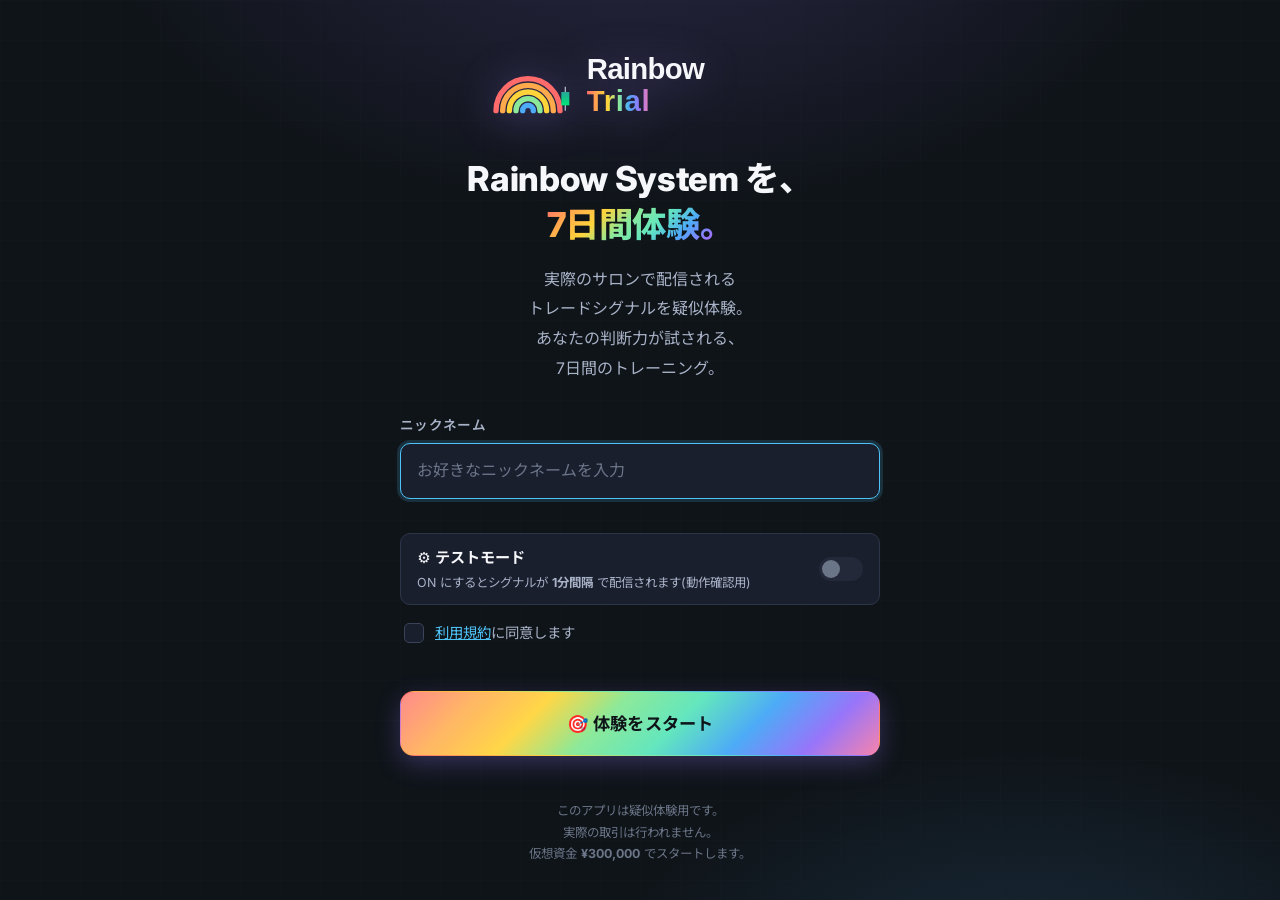
==== welcome.html @ feafcb8f "Initial commit: Rainbow Trial Phase 1 FXシステム疑似体験ウェブアプリ(Rainbow Project シリーズ) - Phase 1 コア機能: ウェルカム/ホ" ====
<!DOCTYPE html>
<html lang="ja">
<head>
  <meta charset="UTF-8">
  <meta name="viewport" content="width=device-width, initial-scale=1.0, maximum-scale=5.0, viewport-fit=cover">
  <meta name="theme-color" content="#0F1419">
  <meta name="description" content="Rainbow System を、7日間体験。実際のサロンで配信されるトレードシグナルを疑似体験できるトレーニングアプリ。">
  <meta name="format-detection" content="telephone=no">
  <meta name="apple-mobile-web-app-capable" content="yes">
  <meta name="apple-mobile-web-app-status-bar-style" content="black-translucent">

  <!-- OGP -->
  <meta property="og:title" content="Rainbow Trial — Rainbow System を、7日間体験。">
  <meta property="og:description" content="Rainbow System を疑似体験できる、7日間のトレーニングアプリ。">
  <meta property="og:type" content="website">
  <meta property="og:image" content="assets/og-image.svg">
  <meta property="og:image:type" content="image/svg+xml">
  <meta property="og:image:width" content="1200">
  <meta property="og:image:height" content="630">
  <meta name="twitter:card" content="summary_large_image">

  <title>Rainbow Trial — 体験をはじめる</title>

  <link rel="icon" type="image/svg+xml" href="assets/favicon.svg">
  <link rel="apple-touch-icon" href="assets/favicon.svg">

  <link rel="preconnect" href="https://fonts.googleapis.com">
  <link rel="preconnect" href="https://fonts.gstatic.com" crossorigin>

  <link rel="stylesheet" href="css/style.css">
  <link rel="stylesheet" href="css/components.css">

  <style>
    /* welcome 固有の微調整 */
    .welcome__mode {
      width: 100%;
      background: var(--bg-secondary);
      border: 1px solid var(--border-color);
      border-radius: var(--radius-md);
      padding: var(--sp-3) var(--sp-4);
      display: flex;
      align-items: center;
      gap: var(--sp-3);
      text-align: left;
      cursor: pointer;
      user-select: none;
      transition: border-color var(--dur-1) var(--ease), background var(--dur-1) var(--ease);
    }
    .welcome__mode:hover { border-color: var(--border-light); }
    .welcome__mode.is-active {
      border-color: var(--color-info);
      background: linear-gradient(135deg, rgba(79,195,247,0.08), transparent);
    }
    .welcome__mode-text { flex: 1; }
    .welcome__mode-title {
      font-weight: 700;
      color: var(--text-primary);
      display: flex;
      align-items: center;
      gap: 6px;
      font-size: 0.95rem;
    }
    .welcome__mode-desc {
      font-size: 0.78rem;
      color: var(--text-secondary);
      line-height: 1.55;
      margin-top: 2px;
    }
    .toggle {
      position: relative;
      width: 44px; height: 24px;
      flex: 0 0 44px;
      background: var(--bg-tertiary);
      border-radius: 999px;
      transition: background var(--dur-1) var(--ease);
    }
    .toggle::after {
      content: '';
      position: absolute;
      top: 3px; left: 3px;
      width: 18px; height: 18px;
      border-radius: 50%;
      background: var(--text-muted);
      transition: transform var(--dur-2) var(--ease), background var(--dur-1) var(--ease);
    }
    .welcome__mode.is-active .toggle { background: rgba(79,195,247,0.35); }
    .welcome__mode.is-active .toggle::after { transform: translateX(20px); background: var(--color-info); }

    /* Loading */
    .welcome__loading {
      display: none;
      margin-top: var(--sp-5);
      color: var(--text-secondary);
      font-size: 0.9rem;
    }
    .welcome__loading.is-visible { display: block; animation: fadein 0.4s ease; }
  </style>
</head>
<body>

  <main class="welcome" role="main">
    <div class="welcome__inner">

      <img src="assets/logo.svg" alt="Rainbow Trial" class="welcome__logo">

      <h1 class="welcome__title">
        Rainbow System を、<br>
        <em>7日間体験。</em>
      </h1>

      <p class="welcome__desc">
        実際のサロンで配信される<br>
        トレードシグナルを疑似体験。<br>
        あなたの判断力が試される、<br>
        7日間のトレーニング。
      </p>

      <form class="welcome__form" id="welcome-form" autocomplete="off" novalidate>

        <!-- ニックネーム入力 -->
        <div class="field" id="field-nickname">
          <label class="field__label" for="nickname">ニックネーム</label>
          <input
            id="nickname"
            name="nickname"
            type="text"
            class="field__input"
            placeholder="お好きなニックネームを入力"
            maxlength="20"
            autocapitalize="off"
            autocorrect="off"
            spellcheck="false"
            required>
          <div class="field__error" id="err-nickname"></div>
        </div>

        <!-- テストモードスイッチ -->
        <div
          class="welcome__mode"
          id="test-mode-toggle"
          role="switch"
          tabindex="0"
          aria-checked="false"
          aria-label="テストモード">
          <div class="welcome__mode-text">
            <div class="welcome__mode-title">⚙️ テストモード</div>
            <div class="welcome__mode-desc">
              ON にするとシグナルが <strong>1分間隔</strong> で配信されます(動作確認用)
            </div>
          </div>
          <span class="toggle" aria-hidden="true"></span>
        </div>

        <!-- 規約同意 -->
        <label class="check" id="field-agree">
          <input type="checkbox" id="agree" name="agree">
          <span>
            <a href="#" id="open-terms">利用規約</a>に同意します
          </span>
        </label>
        <div class="field__error" id="err-agree"></div>

        <!-- スタート -->
        <button type="submit" class="btn btn--primary btn--lg btn--block" id="start-btn">
          🎯 体験をスタート
        </button>

      </form>

      <div class="welcome__loading" id="loading">準備中…</div>

      <p class="welcome__note">
        このアプリは疑似体験用です。<br>
        実際の取引は行われません。<br>
        仮想資金 <strong>¥300,000</strong> でスタートします。
      </p>

    </div>
  </main>

  <!-- 利用規約モーダル(簡易) -->
  <div class="overlay" id="terms-overlay" role="dialog" aria-modal="true" aria-labelledby="terms-title">
    <div class="overlay__card" style="max-width: 520px;">
      <h2 id="terms-title" style="font-size: 1.2rem; margin-bottom: var(--sp-3);">利用規約(かんたん版)</h2>
      <div style="color: var(--text-secondary); line-height: 1.75; font-size: 0.92rem;">
        <p style="margin-bottom: var(--sp-3);">本アプリ「Rainbow Trial」は、FX システムの <strong>疑似体験</strong> を目的としたデモアプリです。</p>
        <ul style="padding-left: 1.2em; margin-bottom: var(--sp-3);">
          <li>実際の金融取引は一切行われません。</li>
          <li>表示される価格やチャートは、学習用に生成された架空のデータです。</li>
          <li>本アプリの体験結果は、実際の投資成績を保証するものではありません。</li>
          <li>あなたの入力したニックネームと進捗は、お使いのブラウザ内にのみ保存されます(外部送信なし)。</li>
          <li>ブラウザデータをクリアすると、進捗はリセットされます。</li>
        </ul>
        <p>投資判断はご自身の責任で行ってください。</p>
      </div>
      <div style="display:flex; justify-content:flex-end; margin-top: var(--sp-5);">
        <button class="btn btn--primary" id="close-terms">閉じる</button>
      </div>
    </div>
  </div>

  <!-- 依存: localStorage のみ触るので、storage.js だけで足りる -->
  <script src="js/storage.js"></script>

  <script>
    (function () {
      'use strict';

      // 起動済みなら index.html へリダイレクト
      if (window.TrialStore && window.TrialStore.isInitialized()) {
        window.location.replace('index.html');
        return;
      }

      const form       = document.getElementById('welcome-form');
      const nicknameEl = document.getElementById('nickname');
      const agreeEl    = document.getElementById('agree');
      const modeEl     = document.getElementById('test-mode-toggle');
      const errName    = document.getElementById('err-nickname');
      const errAgree   = document.getElementById('err-agree');
      const loading    = document.getElementById('loading');
      const startBtn   = document.getElementById('start-btn');

      // --- テストモードトグル -----------------------------------------------
      let testMode = false;
      function setTestMode(v) {
        testMode = !!v;
        modeEl.classList.toggle('is-active', testMode);
        modeEl.setAttribute('aria-checked', testMode ? 'true' : 'false');
      }
      modeEl.addEventListener('click', function () { setTestMode(!testMode); });
      modeEl.addEventListener('keydown', function (e) {
        if (e.key === ' ' || e.key === 'Enter') {
          e.preventDefault();
          setTestMode(!testMode);
        }
      });

      // --- 規約モーダル -----------------------------------------------------
      const termsOverlay = document.getElementById('terms-overlay');
      const openTerms    = document.getElementById('open-terms');
      const closeTerms   = document.getElementById('close-terms');
      openTerms.addEventListener('click', function (e) {
        e.preventDefault();
        termsOverlay.classList.add('is-open');
      });
      closeTerms.addEventListener('click', function () {
        termsOverlay.classList.remove('is-open');
      });
      termsOverlay.addEventListener('click', function (e) {
        if (e.target === termsOverlay) termsOverlay.classList.remove('is-open');
      });

      // --- バリデーション ---------------------------------------------------
      function validate() {
        let ok = true;
        const nick = (nicknameEl.value || '').trim();
        if (!nick) {
          errName.textContent = 'ニックネームを入力してください';
          document.getElementById('field-nickname').classList.add('field--error');
          ok = false;
        } else if (nick.length > 20) {
          errName.textContent = '20 文字以内で入力してください';
          document.getElementById('field-nickname').classList.add('field--error');
          ok = false;
        } else {
          errName.textContent = '';
          document.getElementById('field-nickname').classList.remove('field--error');
        }
        if (!agreeEl.checked) {
          errAgree.textContent = '利用規約への同意が必要です';
          ok = false;
        } else {
          errAgree.textContent = '';
        }
        return ok;
      }
      nicknameEl.addEventListener('input', function () {
        if (errName.textContent) validate();
      });
      agreeEl.addEventListener('change', function () {
        if (errAgree.textContent) validate();
      });

      // --- 送信 -------------------------------------------------------------
      form.addEventListener('submit', function (e) {
        e.preventDefault();
        if (!validate()) return;
        if (!window.TrialStore) {
          alert('初期化に失敗しました。ページを再読み込みしてください。');
          return;
        }
        const nickname = nicknameEl.value.trim();
        try {
          window.TrialStore.initUser(nickname, true, testMode);
          startBtn.disabled = true;
          loading.classList.add('is-visible');
          loading.textContent = 'ようこそ、' + nickname + ' さん 🌈';
          setTimeout(function () {
            window.location.replace('index.html');
          }, 650);
        } catch (err) {
          console.error(err);
          alert('初期化エラー: ' + (err.message || err));
          startBtn.disabled = false;
        }
      });

      // 起動時にニックネーム入力にフォーカス(モバイルは除く=スクロール防止)
      if (!/Mobi|Android/i.test(navigator.userAgent)) {
        setTimeout(function () { nicknameEl.focus(); }, 200);
      }
    })();
  </script>

</body>
</html>
---- css/style.css ----
/* ==========================================================================
   Rainbow Trial — style.css
   共通スタイル: リセット、デザイントークン、タイポグラフィ、レイアウト
   ========================================================================== */

/* --- Google Fonts ---------------------------------------------------------- */
@import url('https://fonts.googleapis.com/css2?family=Inter:wght@400;500;600;700;800&family=JetBrains+Mono:wght@400;500;700&family=Noto+Sans+JP:wght@400;500;700;800&display=swap');

/* ==========================================================================
   1. デザイントークン (CSS 変数)
   ========================================================================== */
:root {
  /* ベース(落ち着いたダーク) */
  --bg-primary:    #0F1419;
  --bg-secondary:  #1A1F2E;
  --bg-tertiary:   #232938;
  --bg-elevated:   #2A3142;

  /* テキスト */
  --text-primary:   #F5F7FA;
  --text-secondary: #A8B2C7;
  --text-muted:     #6B7588;

  /* ボーダー */
  --border-color: #2D3548;
  --border-light: #3A4358;

  /* チャート色 */
  --chart-bg:     #131722;
  --chart-grid:   #2A3145;
  --candle-up:    #26A69A;
  --candle-down:  #EF5350;
  --ma-20:        #2196F3;
  --ma-80:        #FF6B6B;
  --entry-line:   #FFD700;
  --tp-line:      #4CAF50;
  --sl-line:      #F44336;

  /* アクション色 */
  --color-long:    #00C896;
  --color-short:   #FF6B9D;
  --color-success: #00E676;
  --color-danger:  #FF5252;
  --color-warning: #FFB74D;
  --color-info:    #4FC3F7;

  /* レアリティ */
  --rarity-normal:    #78909C;
  --rarity-good:      #4FC3F7;
  --rarity-rare:      #BA68C8;
  --rarity-epic:      #FFB74D;
  --rarity-legendary: linear-gradient(135deg, #FF6B6B, #FFA94D, #FFD43B, #8CE99A, #4DABF7, #9775FA, #F783AC);

  /* 虹グラデーション */
  --rainbow-gradient: linear-gradient(
    135deg,
    #FF6B6B, #FFA94D, #FFD43B, #8CE99A,
    #63E6BE, #4DABF7, #9775FA, #F783AC
  );
  --rainbow-gradient-soft: linear-gradient(
    135deg,
    rgba(255,107,107,0.15), rgba(255,212,59,0.12),
    rgba(77,171,247,0.15), rgba(151,117,250,0.15)
  );

  /* 影 */
  --shadow-sm: 0 1px 2px rgba(0,0,0,0.35);
  --shadow-md: 0 4px 14px rgba(0,0,0,0.4);
  --shadow-lg: 0 10px 32px rgba(0,0,0,0.55);
  --shadow-glow: 0 0 24px rgba(151, 117, 250, 0.25);

  /* 半径 */
  --radius-sm: 6px;
  --radius-md: 10px;
  --radius-lg: 14px;
  --radius-xl: 20px;
  --radius-pill: 999px;

  /* 余白スケール(8px基準) */
  --sp-1:  4px;
  --sp-2:  8px;
  --sp-3:  12px;
  --sp-4:  16px;
  --sp-5:  20px;
  --sp-6:  24px;
  --sp-7:  32px;
  --sp-8:  40px;
  --sp-9:  56px;
  --sp-10: 72px;

  /* フォント */
  --font-sans: 'Inter', 'Noto Sans JP', 'Hiragino Sans', 'Hiragino Kaku Gothic ProN', 'Meiryo', system-ui, sans-serif;
  --font-mono: 'JetBrains Mono', 'SFMono-Regular', Menlo, Consolas, monospace;

  /* レイアウト寸法 */
  --header-h: 56px;
  --tabbar-h: 60px;
  --max-w: 680px;

  /* アニメーション */
  --ease: cubic-bezier(0.22, 0.61, 0.36, 1);
  --dur-1: 120ms;
  --dur-2: 220ms;
  --dur-3: 380ms;

  /* z-index */
  --z-header: 50;
  --z-tabbar: 50;
  --z-notice: 80;
  --z-modal: 100;
  --z-toast: 120;
}

/* ==========================================================================
   2. リセット / ベース
   ========================================================================== */
*, *::before, *::after { box-sizing: border-box; }

html, body { height: 100%; }
html { -webkit-text-size-adjust: 100%; }

body {
  margin: 0;
  background: var(--bg-primary);
  color: var(--text-primary);
  font-family: var(--font-sans);
  font-size: 16px;
  line-height: 1.6;
  -webkit-font-smoothing: antialiased;
  text-rendering: optimizeLegibility;
  overscroll-behavior-y: none;
}

img, svg, canvas { display: block; max-width: 100%; }

h1, h2, h3, h4, h5, h6 {
  margin: 0;
  font-weight: 700;
  line-height: 1.3;
  color: var(--text-primary);
}

h1 { font-size: 2.5rem; font-weight: 800; letter-spacing: -0.02em; }
h2 { font-size: 1.5rem; font-weight: 700; letter-spacing: -0.01em; }
h3 { font-size: 1.25rem; font-weight: 700; }
h4 { font-size: 1.1rem; font-weight: 600; }

p { margin: 0; line-height: 1.7; color: var(--text-secondary); }

a {
  color: var(--color-info);
  text-decoration: none;
  transition: color var(--dur-1) var(--ease);
}
a:hover { color: #7fd7ff; }
a:focus-visible { outline: 2px solid var(--color-info); outline-offset: 2px; border-radius: 2px; }

button { font-family: inherit; cursor: pointer; }

input, textarea, select, button { font: inherit; color: inherit; }

::selection { background: rgba(151, 117, 250, 0.35); color: var(--text-primary); }

/* スクロールバー(デスクトップ) */
::-webkit-scrollbar { width: 10px; height: 10px; }
::-webkit-scrollbar-track { background: var(--bg-primary); }
::-webkit-scrollbar-thumb {
  background: var(--border-color);
  border-radius: 10px;
  border: 2px solid var(--bg-primary);
}
::-webkit-scrollbar-thumb:hover { background: var(--border-light); }

/* ==========================================================================
   3. 汎用ユーティリティ
   ========================================================================== */
.sr-only {
  position: absolute !important;
  width: 1px; height: 1px;
  padding: 0; margin: -1px;
  overflow: hidden; clip: rect(0,0,0,0);
  white-space: nowrap; border: 0;
}

.text-primary   { color: var(--text-primary); }
.text-secondary { color: var(--text-secondary); }
.text-muted     { color: var(--text-muted); }
.text-success   { color: var(--color-success); }
.text-danger    { color: var(--color-danger); }
.text-warning   { color: var(--color-warning); }
.text-info      { color: var(--color-info); }
.text-long      { color: var(--color-long); }
.text-short     { color: var(--color-short); }
.text-gold      { color: var(--entry-line); }

.mono { font-family: var(--font-mono); font-variant-numeric: tabular-nums; }

.rainbow-text {
  background: var(--rainbow-gradient);
  -webkit-background-clip: text;
          background-clip: text;
  -webkit-text-fill-color: transparent;
          color: transparent;
}

.flex { display: flex; }
.flex-col { display: flex; flex-direction: column; }
.items-center { align-items: center; }
.justify-between { justify-content: space-between; }
.justify-center { justify-content: center; }
.gap-1 { gap: var(--sp-1); }
.gap-2 { gap: var(--sp-2); }
.gap-3 { gap: var(--sp-3); }
.gap-4 { gap: var(--sp-4); }
.gap-5 { gap: var(--sp-5); }

.hidden { display: none !important; }

.divider {
  height: 1px;
  background: var(--border-color);
  margin: var(--sp-4) 0;
}

/* ==========================================================================
   4. レイアウト
   ========================================================================== */
.app {
  min-height: 100dvh;
  display: flex;
  flex-direction: column;
  padding-top: var(--header-h);
  padding-bottom: calc(var(--tabbar-h) + env(safe-area-inset-bottom, 0px));
}

/* 固定ヘッダー */
.app-header {
  position: fixed;
  top: 0; left: 0; right: 0;
  height: var(--header-h);
  background: rgba(15, 20, 25, 0.88);
  backdrop-filter: blur(14px);
  -webkit-backdrop-filter: blur(14px);
  border-bottom: 1px solid var(--border-color);
  z-index: var(--z-header);
  display: flex;
  align-items: center;
  padding: 0 var(--sp-4);
}
.app-header__inner {
  display: grid;
  grid-template-columns: 1fr auto 1fr;
  align-items: center;
  gap: var(--sp-3);
  width: 100%;
  max-width: var(--max-w);
  margin: 0 auto;
}
.app-header__logo {
  display: flex;
  align-items: center;
  gap: var(--sp-2);
}
.app-header__logo img { height: 28px; width: auto; }
.app-header__day {
  font-family: var(--font-mono);
  font-size: 0.875rem;
  font-weight: 700;
  color: var(--text-primary);
  letter-spacing: 0.5px;
  text-align: center;
  padding: 4px 10px;
  background: var(--bg-tertiary);
  border: 1px solid var(--border-color);
  border-radius: var(--radius-pill);
  white-space: nowrap;
}
.app-header__capital {
  justify-self: end;
  font-family: var(--font-mono);
  font-weight: 700;
  font-size: 0.95rem;
  color: var(--entry-line);
  display: flex;
  align-items: center;
  gap: var(--sp-1);
  cursor: pointer;
  padding: 4px 10px;
  border-radius: var(--radius-pill);
  transition: background var(--dur-1) var(--ease);
}
.app-header__capital:hover { background: var(--bg-tertiary); }

/* メインコンテンツ */
.app-main {
  flex: 1;
  width: 100%;
  max-width: var(--max-w);
  margin: 0 auto;
  padding: var(--sp-4) var(--sp-4) var(--sp-6);
}

/* タブバー(下部固定) */
.tabbar {
  position: fixed;
  bottom: 0; left: 0; right: 0;
  height: calc(var(--tabbar-h) + env(safe-area-inset-bottom, 0px));
  padding-bottom: env(safe-area-inset-bottom, 0px);
  background: rgba(15, 20, 25, 0.92);
  backdrop-filter: blur(14px);
  -webkit-backdrop-filter: blur(14px);
  border-top: 1px solid var(--border-color);
  z-index: var(--z-tabbar);
  display: flex;
}
.tabbar__inner {
  display: flex;
  width: 100%;
  max-width: var(--max-w);
  margin: 0 auto;
}
.tabbar__btn {
  flex: 1;
  display: flex;
  flex-direction: column;
  align-items: center;
  justify-content: center;
  gap: 2px;
  background: transparent;
  border: 0;
  color: var(--text-muted);
  font-size: 0.72rem;
  font-weight: 600;
  padding: var(--sp-2) 0;
  transition: color var(--dur-1) var(--ease);
  position: relative;
}
.tabbar__btn .tabbar__icon { font-size: 1.25rem; line-height: 1; }
.tabbar__btn:hover { color: var(--text-secondary); }
.tabbar__btn.is-active { color: var(--text-primary); }
.tabbar__btn.is-active::before {
  content: '';
  position: absolute;
  top: 0; left: 50%;
  transform: translateX(-50%);
  width: 34px; height: 2px;
  background: var(--rainbow-gradient);
  border-radius: 0 0 2px 2px;
}

/* セクションタイトル */
.section-title {
  font-size: 0.8rem;
  font-weight: 700;
  letter-spacing: 1.2px;
  color: var(--text-muted);
  text-transform: uppercase;
  margin: var(--sp-4) 0 var(--sp-2);
}

/* ページヘッダー(詳細画面等) */
.page-header {
  display: flex;
  align-items: center;
  gap: var(--sp-3);
  padding: var(--sp-3) 0 var(--sp-4);
}
.page-header__back {
  width: 40px; height: 40px;
  display: grid; place-items: center;
  background: var(--bg-secondary);
  border: 1px solid var(--border-color);
  border-radius: var(--radius-md);
  color: var(--text-primary);
  font-size: 1.2rem;
  transition: background var(--dur-1) var(--ease);
}
.page-header__back:hover { background: var(--bg-tertiary); }
.page-header__title { font-size: 1.15rem; font-weight: 700; }
.page-header__meta { margin-left: auto; }

/* ==========================================================================
   5. ウェルカム画面(welcome.html)
   ========================================================================== */
.welcome {
  min-height: 100dvh;
  display: flex;
  flex-direction: column;
  align-items: center;
  justify-content: center;
  padding: var(--sp-6);
  background:
    radial-gradient(900px 500px at 50% -10%, rgba(151,117,250,0.18), transparent 60%),
    radial-gradient(700px 400px at 80% 110%, rgba(77,171,247,0.15), transparent 60%),
    var(--bg-primary);
  position: relative;
  overflow: hidden;
}
.welcome::before {
  content: '';
  position: absolute;
  inset: 0;
  background-image:
    linear-gradient(var(--chart-grid) 1px, transparent 1px),
    linear-gradient(90deg, var(--chart-grid) 1px, transparent 1px);
  background-size: 40px 40px;
  opacity: 0.08;
  pointer-events: none;
}
.welcome__inner {
  position: relative;
  z-index: 1;
  width: 100%;
  max-width: 480px;
  display: flex;
  flex-direction: column;
  align-items: center;
  text-align: center;
}
.welcome__logo {
  width: 280px;
  margin-bottom: var(--sp-6);
  filter: drop-shadow(0 4px 20px rgba(151,117,250,0.35));
}
.welcome__title {
  font-size: 1.85rem;
  font-weight: 800;
  line-height: 1.35;
  letter-spacing: -0.01em;
  margin-bottom: var(--sp-4);
}
.welcome__title em {
  font-style: normal;
  background: var(--rainbow-gradient);
  -webkit-background-clip: text; background-clip: text;
  -webkit-text-fill-color: transparent; color: transparent;
}
.welcome__desc {
  color: var(--text-secondary);
  font-size: 1rem;
  line-height: 1.85;
  margin-bottom: var(--sp-7);
}
.welcome__form {
  width: 100%;
  display: flex;
  flex-direction: column;
  gap: var(--sp-4);
  margin-bottom: var(--sp-5);
}
.welcome__note {
  margin-top: var(--sp-6);
  font-size: 0.78rem;
  color: var(--text-muted);
  line-height: 1.7;
}

/* ==========================================================================
   6. 通知バー(シグナル受信)
   ========================================================================== */
.notice-bar {
  position: fixed;
  top: var(--header-h);
  left: 0; right: 0;
  z-index: var(--z-notice);
  padding: 0 var(--sp-3);
  transform: translateY(-100%);
  opacity: 0;
  transition: transform var(--dur-3) var(--ease), opacity var(--dur-3) var(--ease);
  pointer-events: none;
}
.notice-bar.is-visible {
  transform: translateY(0);
  opacity: 1;
  pointer-events: auto;
}
.notice-bar__card {
  max-width: var(--max-w);
  margin: var(--sp-2) auto 0;
  padding: var(--sp-3) var(--sp-4);
  border-radius: var(--radius-md);
  background: var(--bg-secondary);
  border: 1px solid var(--border-light);
  box-shadow: var(--shadow-lg);
  color: var(--text-primary);
  display: flex;
  align-items: center;
  gap: var(--sp-3);
  font-weight: 600;
  cursor: pointer;
  position: relative;
  overflow: hidden;
}
.notice-bar__card::before {
  content: '';
  position: absolute;
  left: 0; top: 0; bottom: 0;
  width: 4px;
  background: var(--rainbow-gradient);
}
.notice-bar[data-rarity="legendary"] .notice-bar__card {
  background:
    linear-gradient(135deg, rgba(255,107,107,0.18), rgba(151,117,250,0.18)),
    var(--bg-secondary);
  border-color: rgba(255, 212, 59, 0.5);
  box-shadow: 0 0 36px rgba(255, 212, 59, 0.3), var(--shadow-lg);
}

/* ==========================================================================
   7. モーダル / オーバーレイ
   ========================================================================== */
.overlay {
  position: fixed;
  inset: 0;
  background: rgba(5, 8, 14, 0.78);
  backdrop-filter: blur(6px);
  -webkit-backdrop-filter: blur(6px);
  z-index: var(--z-modal);
  display: none;
  align-items: center;
  justify-content: center;
  padding: var(--sp-4);
}
.overlay.is-open { display: flex; }
.overlay__card {
  background: var(--bg-elevated);
  border: 1px solid var(--border-light);
  border-radius: var(--radius-lg);
  padding: var(--sp-6);
  width: 100%;
  max-width: 420px;
  box-shadow: var(--shadow-lg);
  animation: popin var(--dur-3) var(--ease);
}

@keyframes popin {
  from { opacity: 0; transform: translateY(12px) scale(0.96); }
  to   { opacity: 1; transform: translateY(0) scale(1); }
}
@keyframes fadein {
  from { opacity: 0; }
  to   { opacity: 1; }
}
@keyframes slideup {
  from { opacity: 0; transform: translateY(16px); }
  to   { opacity: 1; transform: translateY(0); }
}
.fadein { animation: fadein var(--dur-3) var(--ease); }
.slideup { animation: slideup var(--dur-3) var(--ease); }

/* ==========================================================================
   8. タブパネル(ホーム画面内のタブ)
   ========================================================================== */
.panel { display: none; }
.panel.is-active { display: block; animation: fadein var(--dur-2) var(--ease); }

/* ==========================================================================
   9. フォーム
   ========================================================================== */
.field {
  display: flex;
  flex-direction: column;
  gap: 6px;
  text-align: left;
}
.field__label {
  font-size: 0.85rem;
  font-weight: 600;
  color: var(--text-secondary);
  letter-spacing: 0.3px;
}
.field__input {
  width: 100%;
  padding: 14px 16px;
  background: var(--bg-secondary);
  border: 1.5px solid var(--border-color);
  border-radius: var(--radius-md);
  color: var(--text-primary);
  font-size: 1rem;
  transition: border-color var(--dur-1) var(--ease), background var(--dur-1) var(--ease), box-shadow var(--dur-1) var(--ease);
}
.field__input::placeholder { color: var(--text-muted); }
.field__input:hover { background: var(--bg-tertiary); }
.field__input:focus {
  outline: none;
  border-color: var(--color-info);
  box-shadow: 0 0 0 3px rgba(79,195,247,0.16);
}
.field--error .field__input { border-color: var(--color-danger); }
.field__error {
  font-size: 0.8rem;
  color: var(--color-danger);
  min-height: 1em;
}

.check {
  display: flex;
  align-items: flex-start;
  gap: var(--sp-2);
  font-size: 0.9rem;
  color: var(--text-secondary);
  cursor: pointer;
  text-align: left;
  user-select: none;
}
.check input[type="checkbox"] {
  appearance: none;
  -webkit-appearance: none;
  width: 20px; height: 20px;
  flex: 0 0 20px;
  border: 1.5px solid var(--border-light);
  background: var(--bg-secondary);
  border-radius: 5px;
  cursor: pointer;
  position: relative;
  margin-top: 2px;
  transition: background var(--dur-1) var(--ease), border-color var(--dur-1) var(--ease);
}
.check input[type="checkbox"]:checked {
  background: var(--color-info);
  border-color: var(--color-info);
}
.check input[type="checkbox"]:checked::after {
  content: '';
  position: absolute;
  left: 5px; top: 1px;
  width: 6px; height: 11px;
  border: solid #0F1419;
  border-width: 0 2px 2px 0;
  transform: rotate(45deg);
}
.check a { color: var(--color-info); text-decoration: underline; }

/* ==========================================================================
   10. 進捗バー(ホーム上部)
   ========================================================================== */
.progress {
  display: flex;
  flex-direction: column;
  gap: var(--sp-2);
  margin-bottom: var(--sp-5);
}
.progress__meta {
  display: flex;
  justify-content: space-between;
  align-items: baseline;
  font-size: 0.85rem;
  color: var(--text-secondary);
}
.progress__meta strong {
  color: var(--text-primary);
  font-size: 0.95rem;
  font-weight: 700;
}
.progress__track {
  height: 8px;
  background: var(--bg-tertiary);
  border-radius: var(--radius-pill);
  overflow: hidden;
  position: relative;
}
.progress__fill {
  height: 100%;
  background: var(--rainbow-gradient);
  border-radius: inherit;
  transition: width var(--dur-3) var(--ease);
  box-shadow: 0 0 12px rgba(151,117,250,0.35);
}

/* ==========================================================================
   11. レスポンシブ
   ========================================================================== */
@media (min-width: 540px) {
  h1 { font-size: 2.75rem; }
  .app-main { padding: var(--sp-5) var(--sp-5) var(--sp-7); }
  .welcome__title { font-size: 2.15rem; }
  .welcome__logo { width: 320px; }
}

@media (min-width: 820px) {
  :root { --max-w: 760px; }
}

/* モーション削減 */
@media (prefers-reduced-motion: reduce) {
  *, *::before, *::after {
    animation-duration: 0.01ms !important;
    animation-iteration-count: 1 !important;
    transition-duration: 0.01ms !important;
    scroll-behavior: auto !important;
  }
}
---- css/components.css ----
/* ==========================================================================
   Rainbow Trial — components.css
   ボタン、カード、バッジ、タブ等の再利用コンポーネント
   ========================================================================== */

/* ==========================================================================
   1. ボタン
   ========================================================================== */
.btn {
  display: inline-flex;
  align-items: center;
  justify-content: center;
  gap: var(--sp-2);
  padding: 14px 22px;
  border: 1.5px solid transparent;
  border-radius: var(--radius-md);
  background: var(--bg-tertiary);
  color: var(--text-primary);
  font-size: 0.98rem;
  font-weight: 700;
  letter-spacing: 0.2px;
  cursor: pointer;
  user-select: none;
  transition: transform var(--dur-1) var(--ease), background var(--dur-1) var(--ease), box-shadow var(--dur-1) var(--ease), border-color var(--dur-1) var(--ease), opacity var(--dur-1) var(--ease);
  white-space: nowrap;
  text-align: center;
}
.btn:hover { background: var(--bg-elevated); }
.btn:active { transform: translateY(1px); }
.btn:disabled, .btn.is-disabled {
  opacity: 0.5;
  cursor: not-allowed;
  pointer-events: none;
}
.btn:focus-visible {
  outline: none;
  box-shadow: 0 0 0 3px rgba(79,195,247,0.35);
}

.btn--block { width: 100%; }
.btn--lg { padding: 18px 28px; font-size: 1.08rem; border-radius: var(--radius-lg); }
.btn--sm { padding: 8px 14px; font-size: 0.85rem; border-radius: var(--radius-sm); }

/* Primary: 虹色グラデーション */
.btn--primary {
  background: var(--rainbow-gradient);
  color: #0F1419;
  border-color: transparent;
  box-shadow: 0 8px 24px rgba(151,117,250,0.28);
  position: relative;
  overflow: hidden;
}
.btn--primary::before {
  content: '';
  position: absolute;
  inset: 0;
  background: linear-gradient(135deg, rgba(255,255,255,0.22), rgba(255,255,255,0) 40%);
  pointer-events: none;
}
.btn--primary:hover {
  background: var(--rainbow-gradient);
  filter: brightness(1.08);
  box-shadow: 0 10px 32px rgba(151,117,250,0.4);
}

/* Secondary: アウトライン */
.btn--secondary {
  background: transparent;
  border-color: var(--border-light);
  color: var(--text-primary);
}
.btn--secondary:hover { background: var(--bg-tertiary); border-color: var(--text-muted); }

/* Ghost */
.btn--ghost {
  background: transparent;
  color: var(--text-secondary);
  padding: 10px 14px;
}
.btn--ghost:hover { background: var(--bg-tertiary); color: var(--text-primary); }

/* 成功/危険 */
.btn--success {
  background: var(--color-success);
  color: #0F1419;
}
.btn--success:hover { background: #33ea87; }
.btn--danger {
  background: var(--color-danger);
  color: #fff;
}
.btn--danger:hover { background: #ff7575; }

/* 方向ボタン(ロング/ショート) */
.btn--long  { background: var(--color-long); color: #0F1419; }
.btn--long:hover  { filter: brightness(1.08); }
.btn--short { background: var(--color-short); color: #0F1419; }
.btn--short:hover { filter: brightness(1.08); }

/* アイコンボタン */
.btn--icon {
  width: 40px; height: 40px;
  padding: 0;
  border-radius: var(--radius-md);
  background: var(--bg-secondary);
  border: 1px solid var(--border-color);
}

/* ==========================================================================
   2. カード
   ========================================================================== */
.card {
  background: var(--bg-secondary);
  border: 1px solid var(--border-color);
  border-radius: var(--radius-lg);
  padding: var(--sp-5);
  transition: transform var(--dur-2) var(--ease), border-color var(--dur-2) var(--ease), background var(--dur-2) var(--ease);
}
.card--elevated { background: var(--bg-elevated); box-shadow: var(--shadow-md); }
.card--hover { cursor: pointer; }
.card--hover:hover {
  transform: translateY(-2px);
  border-color: var(--border-light);
}
.card--compact { padding: var(--sp-4); }
.card--rainbow {
  border: 1px solid transparent;
  background:
    linear-gradient(var(--bg-secondary), var(--bg-secondary)) padding-box,
    var(--rainbow-gradient) border-box;
}

.card__header {
  display: flex;
  align-items: center;
  justify-content: space-between;
  margin-bottom: var(--sp-3);
  gap: var(--sp-3);
}
.card__title {
  font-size: 0.78rem;
  font-weight: 700;
  color: var(--text-muted);
  text-transform: uppercase;
  letter-spacing: 1.2px;
}
.card__body { display: flex; flex-direction: column; gap: var(--sp-2); }
.card__footer {
  margin-top: var(--sp-4);
  padding-top: var(--sp-4);
  border-top: 1px solid var(--border-color);
  display: flex;
  justify-content: space-between;
  align-items: center;
  gap: var(--sp-3);
}

/* 資金大カード */
.capital-card {
  background:
    radial-gradient(450px 200px at 120% -30%, rgba(255,215,0,0.18), transparent 70%),
    linear-gradient(135deg, var(--bg-secondary), var(--bg-tertiary));
  border: 1px solid var(--border-color);
  border-radius: var(--radius-lg);
  padding: var(--sp-5);
  position: relative;
  overflow: hidden;
  margin-bottom: var(--sp-4);
}
.capital-card__label {
  font-size: 0.78rem;
  font-weight: 600;
  color: var(--text-muted);
  letter-spacing: 1.2px;
  text-transform: uppercase;
}
.capital-card__amount {
  font-family: var(--font-mono);
  font-size: 2.15rem;
  font-weight: 700;
  letter-spacing: -0.02em;
  color: var(--text-primary);
  line-height: 1.1;
  margin: 6px 0 10px;
}
.capital-card__pnl {
  display: flex;
  align-items: baseline;
  gap: var(--sp-3);
  font-family: var(--font-mono);
  font-size: 1rem;
  font-weight: 600;
}
.capital-card__pnl--positive { color: var(--color-success); }
.capital-card__pnl--negative { color: var(--color-danger); }
.capital-card__pnl--zero     { color: var(--text-secondary); }
.capital-card__rate {
  font-size: 0.9rem;
  padding: 3px 8px;
  border-radius: var(--radius-pill);
  background: rgba(255,255,255,0.05);
}

/* 戦績ミニ(3列) */
.stats-mini {
  display: grid;
  grid-template-columns: repeat(3, 1fr);
  gap: var(--sp-2);
  margin-bottom: var(--sp-4);
}
.stats-mini__item {
  background: var(--bg-secondary);
  border: 1px solid var(--border-color);
  border-radius: var(--radius-md);
  padding: var(--sp-3) var(--sp-2);
  text-align: center;
}
.stats-mini__label {
  font-size: 0.68rem;
  color: var(--text-muted);
  letter-spacing: 0.8px;
  text-transform: uppercase;
  font-weight: 600;
  margin-bottom: 4px;
}
.stats-mini__value {
  font-family: var(--font-mono);
  font-weight: 700;
  font-size: 1.1rem;
  color: var(--text-primary);
  line-height: 1.1;
}
.stats-mini__value--accent { color: var(--color-info); }

/* 保有ポジションカード */
.position-card {
  background: linear-gradient(135deg, rgba(0,230,118,0.06), rgba(79,195,247,0.03));
  border: 1px solid rgba(0,230,118,0.3);
  border-radius: var(--radius-lg);
  padding: var(--sp-4);
  margin-bottom: var(--sp-4);
  cursor: pointer;
  transition: border-color var(--dur-2) var(--ease), transform var(--dur-2) var(--ease);
  position: relative;
  overflow: hidden;
}
.position-card:hover { border-color: var(--color-success); transform: translateY(-1px); }
.position-card__live {
  display: inline-flex;
  align-items: center;
  gap: 6px;
  font-size: 0.7rem;
  font-weight: 700;
  color: var(--color-danger);
  letter-spacing: 1.2px;
  text-transform: uppercase;
}
.position-card__live::before {
  content: '';
  width: 8px; height: 8px;
  border-radius: 50%;
  background: var(--color-danger);
  animation: pulse 1.4s ease-in-out infinite;
}
@keyframes pulse {
  0%, 100% { opacity: 1; transform: scale(1); }
  50% { opacity: 0.4; transform: scale(0.85); }
}
.position-card__row {
  display: flex;
  justify-content: space-between;
  align-items: center;
  margin-top: var(--sp-2);
}
.position-card__pair {
  font-family: var(--font-mono);
  font-weight: 700;
  font-size: 1.1rem;
}
.position-card__pnl {
  font-family: var(--font-mono);
  font-weight: 700;
  font-size: 1.2rem;
}

/* 次シグナル予測カード */
.next-signal {
  background: var(--bg-secondary);
  border: 1px dashed var(--border-light);
  border-radius: var(--radius-lg);
  padding: var(--sp-4);
  margin-bottom: var(--sp-4);
  display: flex;
  align-items: center;
  gap: var(--sp-3);
}
.next-signal__icon {
  width: 44px; height: 44px;
  border-radius: 50%;
  background: var(--bg-tertiary);
  display: grid; place-items: center;
  font-size: 1.4rem;
  flex: 0 0 44px;
}
.next-signal__text { display: flex; flex-direction: column; }
.next-signal__label { font-size: 0.78rem; color: var(--text-muted); letter-spacing: 0.8px; text-transform: uppercase; font-weight: 600; }
.next-signal__value { font-size: 1rem; color: var(--text-primary); font-weight: 600; margin-top: 2px; }
.next-signal.is-active {
  border-style: solid;
  border-color: rgba(151,117,250,0.55);
  background: linear-gradient(135deg, rgba(151,117,250,0.08), rgba(77,171,247,0.04));
  box-shadow: 0 0 24px rgba(151,117,250,0.18);
}
.next-signal.is-active .next-signal__value { color: var(--color-info); }

/* ==========================================================================
   3. バッジ
   ========================================================================== */
.badge {
  display: inline-flex;
  align-items: center;
  gap: 4px;
  padding: 3px 10px;
  border-radius: var(--radius-pill);
  font-size: 0.72rem;
  font-weight: 700;
  letter-spacing: 0.6px;
  text-transform: uppercase;
  background: var(--bg-tertiary);
  color: var(--text-primary);
  white-space: nowrap;
  border: 1px solid transparent;
}
.badge--long  { background: rgba(0,200,150,0.14); color: var(--color-long); border-color: rgba(0,200,150,0.3); }
.badge--short { background: rgba(255,107,157,0.14); color: var(--color-short); border-color: rgba(255,107,157,0.3); }
.badge--win   { background: rgba(0,230,118,0.14); color: var(--color-success); border-color: rgba(0,230,118,0.3); }
.badge--lose  { background: rgba(255,82,82,0.14); color: var(--color-danger); border-color: rgba(255,82,82,0.3); }
.badge--skip  { background: rgba(168,178,199,0.14); color: var(--text-secondary); border-color: rgba(168,178,199,0.28); }
.badge--new   {
  background: var(--rainbow-gradient);
  color: #0F1419;
}
.badge--status-active { background: rgba(255,212,59,0.14); color: var(--entry-line); border-color: rgba(255,212,59,0.3); }

/* レアリティバッジ */
.rarity {
  display: inline-flex;
  align-items: center;
  gap: 4px;
  padding: 3px 10px;
  border-radius: var(--radius-pill);
  font-size: 0.7rem;
  font-weight: 800;
  letter-spacing: 1.2px;
  text-transform: uppercase;
  background: var(--rarity-normal);
  color: #0F1419;
  border: 1px solid transparent;
}
.rarity--normal    { background: var(--rarity-normal); color: #0F1419; }
.rarity--good      { background: var(--rarity-good); color: #0F1419; }
.rarity--rare      { background: var(--rarity-rare); color: #0F1419; }
.rarity--epic      { background: var(--rarity-epic); color: #0F1419; }
.rarity--legendary {
  background: var(--rarity-legendary);
  color: #0F1419;
  animation: legendaryShimmer 2.4s ease-in-out infinite;
  box-shadow: 0 0 18px rgba(255,212,59,0.4);
}
@keyframes legendaryShimmer {
  0%, 100% { filter: brightness(1) saturate(1); }
  50%      { filter: brightness(1.15) saturate(1.18); }
}

/* ==========================================================================
   4. シグナル情報カード(詳細画面)
   ========================================================================== */
.signal-info {
  background: var(--bg-secondary);
  border: 1px solid var(--border-color);
  border-radius: var(--radius-lg);
  overflow: hidden;
  margin-bottom: var(--sp-4);
}
.signal-info__header {
  display: flex;
  align-items: center;
  gap: var(--sp-2);
  padding: var(--sp-3) var(--sp-4);
  background: var(--bg-tertiary);
  border-bottom: 1px solid var(--border-color);
  font-weight: 700;
  letter-spacing: 0.4px;
}
.signal-info__body {
  display: grid;
  grid-template-columns: 1fr 1fr;
  gap: 1px;
  background: var(--border-color);
}
.signal-info__cell {
  background: var(--bg-secondary);
  padding: var(--sp-3) var(--sp-4);
  display: flex;
  flex-direction: column;
  gap: 2px;
}
.signal-info__cell--full { grid-column: 1 / -1; }
.signal-info__label {
  font-size: 0.68rem;
  color: var(--text-muted);
  letter-spacing: 0.8px;
  text-transform: uppercase;
  font-weight: 600;
}
.signal-info__value {
  font-family: var(--font-mono);
  font-weight: 700;
  font-size: 1.02rem;
  color: var(--text-primary);
}
.signal-info__value--gold   { color: var(--entry-line); }
.signal-info__value--green  { color: var(--color-success); }
.signal-info__value--red    { color: var(--color-danger); }
.signal-info__value--long   { color: var(--color-long); }
.signal-info__value--short  { color: var(--color-short); }
.signal-info__footer {
  padding: var(--sp-3) var(--sp-4);
  background: var(--bg-tertiary);
  display: flex;
  justify-content: space-between;
  font-size: 0.8rem;
  color: var(--text-muted);
}

/* ==========================================================================
   5. 判定ガイド
   ========================================================================== */
.guide {
  background: linear-gradient(135deg, rgba(79,195,247,0.08), rgba(77,171,247,0.04));
  border: 1px solid rgba(79,195,247,0.35);
  border-radius: var(--radius-lg);
  padding: var(--sp-4);
  margin-bottom: var(--sp-4);
}
.guide__title {
  display: flex;
  align-items: center;
  gap: var(--sp-2);
  font-weight: 700;
  font-size: 0.95rem;
  margin-bottom: var(--sp-2);
  color: var(--color-info);
}
.guide__text {
  font-size: 0.92rem;
  line-height: 1.7;
  color: var(--text-secondary);
}
.guide__text strong { color: var(--text-primary); font-weight: 700; }
.guide__link {
  display: inline-block;
  margin-top: var(--sp-3);
  font-size: 0.85rem;
  color: var(--color-info);
  text-decoration: underline;
}

/* ==========================================================================
   6. 判定ボタン(下部固定)
   ========================================================================== */
.decision {
  position: sticky;
  bottom: calc(var(--tabbar-h) + env(safe-area-inset-bottom, 0px) + var(--sp-3));
  display: grid;
  grid-template-columns: 1fr 1fr;
  gap: var(--sp-2);
  padding: var(--sp-3);
  background: rgba(15,20,25,0.92);
  backdrop-filter: blur(10px);
  -webkit-backdrop-filter: blur(10px);
  border-radius: var(--radius-lg);
  border: 1px solid var(--border-color);
  box-shadow: var(--shadow-lg);
  z-index: 10;
}

/* ==========================================================================
   7. シグナル一覧カード
   ========================================================================== */
.signal-item {
  display: flex;
  align-items: center;
  gap: var(--sp-3);
  padding: var(--sp-3);
  background: var(--bg-secondary);
  border: 1px solid var(--border-color);
  border-radius: var(--radius-md);
  margin-bottom: var(--sp-2);
  cursor: pointer;
  transition: border-color var(--dur-1) var(--ease), transform var(--dur-1) var(--ease);
}
.signal-item:hover { border-color: var(--border-light); transform: translateX(2px); }
.signal-item__time {
  font-family: var(--font-mono);
  font-size: 0.82rem;
  color: var(--text-muted);
  flex: 0 0 auto;
  width: 62px;
  text-align: center;
}
.signal-item__main { flex: 1; display: flex; flex-direction: column; gap: 4px; min-width: 0; }
.signal-item__top { display: flex; align-items: center; gap: var(--sp-2); flex-wrap: wrap; }
.signal-item__pair { font-family: var(--font-mono); font-weight: 700; font-size: 0.95rem; }
.signal-item__status {
  font-size: 0.78rem;
  color: var(--text-muted);
}
.signal-item__chev { color: var(--text-muted); font-size: 1.2rem; }

/* ==========================================================================
   8. 履歴カード
   ========================================================================== */
.trade-item {
  background: var(--bg-secondary);
  border: 1px solid var(--border-color);
  border-radius: var(--radius-md);
  padding: var(--sp-3) var(--sp-4);
  margin-bottom: var(--sp-2);
  display: grid;
  grid-template-columns: auto 1fr auto;
  gap: var(--sp-3);
  align-items: center;
}
.trade-item__icon {
  width: 36px; height: 36px;
  border-radius: 50%;
  display: grid; place-items: center;
  font-size: 1.1rem;
  background: var(--bg-tertiary);
}
.trade-item__icon--win  { background: rgba(0,230,118,0.18); color: var(--color-success); }
.trade-item__icon--lose { background: rgba(255,82,82,0.18); color: var(--color-danger); }
.trade-item__icon--skip { background: rgba(168,178,199,0.14); color: var(--text-secondary); }
.trade-item__main { min-width: 0; display: flex; flex-direction: column; gap: 2px; }
.trade-item__top { display: flex; align-items: center; gap: var(--sp-2); flex-wrap: wrap; }
.trade-item__pair { font-family: var(--font-mono); font-weight: 700; font-size: 0.95rem; }
.trade-item__sub { font-size: 0.8rem; color: var(--text-muted); font-family: var(--font-mono); }
.trade-item__pnl {
  font-family: var(--font-mono);
  font-weight: 700;
  font-size: 1rem;
  text-align: right;
  white-space: nowrap;
}
.trade-item__pnl--positive { color: var(--color-success); }
.trade-item__pnl--negative { color: var(--color-danger); }
.trade-item__pnl--zero     { color: var(--text-muted); }

/* フィルタボタン */
.filter-row {
  display: flex;
  gap: var(--sp-2);
  overflow-x: auto;
  padding-bottom: var(--sp-2);
  margin-bottom: var(--sp-3);
  -webkit-overflow-scrolling: touch;
  scrollbar-width: none;
}
.filter-row::-webkit-scrollbar { display: none; }
.filter-chip {
  background: var(--bg-secondary);
  border: 1px solid var(--border-color);
  color: var(--text-secondary);
  padding: 6px 14px;
  border-radius: var(--radius-pill);
  font-size: 0.82rem;
  font-weight: 600;
  white-space: nowrap;
  cursor: pointer;
  transition: background var(--dur-1) var(--ease), border-color var(--dur-1) var(--ease), color var(--dur-1) var(--ease);
}
.filter-chip:hover { border-color: var(--border-light); color: var(--text-primary); }
.filter-chip.is-active {
  background: var(--bg-elevated);
  border-color: var(--color-info);
  color: var(--color-info);
}

/* 履歴統計サマリー */
.summary {
  display: grid;
  grid-template-columns: repeat(auto-fit, minmax(120px, 1fr));
  gap: var(--sp-2);
  margin-bottom: var(--sp-4);
}
.summary__item {
  background: var(--bg-secondary);
  border: 1px solid var(--border-color);
  border-radius: var(--radius-md);
  padding: var(--sp-3);
  text-align: center;
}
.summary__label {
  font-size: 0.68rem;
  color: var(--text-muted);
  letter-spacing: 0.8px;
  text-transform: uppercase;
  font-weight: 600;
  margin-bottom: 4px;
}
.summary__value {
  font-family: var(--font-mono);
  font-weight: 700;
  font-size: 1.15rem;
  color: var(--text-primary);
}

/* ==========================================================================
   9. 結果画面
   ========================================================================== */
.result {
  min-height: calc(100dvh - var(--header-h) - var(--tabbar-h));
  display: flex;
  flex-direction: column;
  align-items: center;
  justify-content: center;
  padding: var(--sp-7) var(--sp-4);
  text-align: center;
  position: relative;
  overflow: hidden;
}
.result--win {
  background:
    radial-gradient(600px 400px at 50% -10%, rgba(255,212,59,0.2), transparent 60%),
    radial-gradient(500px 300px at 10% 100%, rgba(0,230,118,0.15), transparent 60%),
    radial-gradient(500px 300px at 90% 100%, rgba(151,117,250,0.15), transparent 60%);
  border-radius: var(--radius-xl);
}
.result--lose {
  background: var(--bg-primary);
  border-radius: var(--radius-xl);
}
.result--skip {
  background: linear-gradient(135deg, rgba(168,178,199,0.04), rgba(77,171,247,0.04));
  border-radius: var(--radius-xl);
}
.result__icon {
  font-size: 4.5rem;
  line-height: 1;
  margin-bottom: var(--sp-4);
}
.result__title {
  font-size: 2.2rem;
  font-weight: 800;
  letter-spacing: -0.02em;
  margin-bottom: var(--sp-3);
}
.result--win .result__title  {
  background: var(--rainbow-gradient);
  -webkit-background-clip: text; background-clip: text;
  -webkit-text-fill-color: transparent; color: transparent;
}
.result--lose .result__title { color: var(--text-primary); }
.result__pips, .result__amount {
  font-family: var(--font-mono);
  font-weight: 700;
}
.result__pips  { font-size: 2rem; margin-bottom: var(--sp-2); }
.result__amount { font-size: 1.3rem; margin-bottom: var(--sp-5); color: var(--text-secondary); }
.result__amount strong { font-size: 1.5rem; }
.result--win .result__amount strong  { color: var(--color-success); }
.result--lose .result__amount strong { color: var(--color-danger); }
.result__balance {
  background: var(--bg-secondary);
  border: 1px solid var(--border-color);
  border-radius: var(--radius-md);
  padding: var(--sp-4);
  font-family: var(--font-mono);
  margin-bottom: var(--sp-6);
  width: 100%;
  max-width: 320px;
}
.result__balance-label { font-size: 0.78rem; color: var(--text-muted); letter-spacing: 1px; text-transform: uppercase; margin-bottom: 4px; }
.result__balance-value { font-size: 1.6rem; font-weight: 700; color: var(--text-primary); }
.result__message {
  color: var(--text-secondary);
  font-size: 0.95rem;
  line-height: 1.75;
  max-width: 420px;
  margin-bottom: var(--sp-6);
}
.result__actions {
  display: flex;
  gap: var(--sp-2);
  width: 100%;
  max-width: 420px;
}
.result__actions .btn { flex: 1; }

/* ==========================================================================
   10. 損益進捗バー(ポジション画面)
   ========================================================================== */
.live {
  display: flex;
  flex-direction: column;
  gap: var(--sp-4);
}
.live__status {
  display: flex;
  align-items: center;
  gap: var(--sp-2);
  font-size: 0.75rem;
  font-weight: 700;
  letter-spacing: 1.2px;
  text-transform: uppercase;
  color: var(--color-danger);
}
.live__status::before {
  content: '';
  width: 9px; height: 9px; border-radius: 50%;
  background: var(--color-danger);
  animation: pulse 1.4s ease-in-out infinite;
}

.live-head {
  display: flex;
  justify-content: space-between;
  align-items: flex-end;
  gap: var(--sp-3);
}
.live-head__pair { font-family: var(--font-mono); font-size: 1.15rem; font-weight: 700; }
.live-head__price {
  font-family: var(--font-mono);
  font-size: 2rem;
  font-weight: 700;
  letter-spacing: -0.02em;
}

.live-pnl {
  display: grid;
  grid-template-columns: 1fr 1fr;
  gap: var(--sp-2);
}
.live-pnl__item {
  background: var(--bg-secondary);
  border: 1px solid var(--border-color);
  border-radius: var(--radius-md);
  padding: var(--sp-3);
  text-align: center;
}
.live-pnl__label { font-size: 0.72rem; color: var(--text-muted); text-transform: uppercase; letter-spacing: 0.8px; font-weight: 600; }
.live-pnl__value { font-family: var(--font-mono); font-size: 1.3rem; font-weight: 700; margin-top: 2px; }

/* SL↔TPレンジバー */
.range-bar {
  display: flex;
  flex-direction: column;
  gap: 6px;
}
.range-bar__labels {
  display: flex;
  justify-content: space-between;
  font-size: 0.72rem;
  color: var(--text-muted);
  font-family: var(--font-mono);
}
.range-bar__track {
  position: relative;
  height: 10px;
  background: linear-gradient(90deg, rgba(244,67,54,0.28), rgba(168,178,199,0.15), rgba(76,175,80,0.28));
  border-radius: var(--radius-pill);
  overflow: visible;
}
.range-bar__center {
  position: absolute;
  left: 50%; top: -3px; bottom: -3px;
  width: 1px;
  background: var(--text-muted);
  opacity: 0.4;
}
.range-bar__marker {
  position: absolute;
  top: -6px;
  width: 22px; height: 22px;
  margin-left: -11px;
  border-radius: 50%;
  background: var(--entry-line);
  border: 2px solid #0F1419;
  box-shadow: 0 0 12px rgba(255,215,0,0.55);
  transition: left var(--dur-3) var(--ease);
}
.range-bar__ends {
  display: flex;
  justify-content: space-between;
  font-size: 0.7rem;
  font-family: var(--font-mono);
  color: var(--text-secondary);
}
.range-bar__ends .sl { color: var(--color-danger); }
.range-bar__ends .tp { color: var(--color-success); }

.live-actions {
  display: grid;
  grid-template-columns: 1fr 1fr;
  gap: var(--sp-2);
  margin-top: var(--sp-3);
}

/* ==========================================================================
   11. 空ステート
   ========================================================================== */
.empty {
  text-align: center;
  padding: var(--sp-8) var(--sp-4);
  color: var(--text-muted);
}
.empty__icon { font-size: 3rem; margin-bottom: var(--sp-3); opacity: 0.6; }
.empty__text { font-size: 0.95rem; line-height: 1.7; }

/* ==========================================================================
   11.4 ポジション着地フラッシュ(TP HIT / SL HIT 瞬間)
   ========================================================================== */
.pos-flash {
  position: absolute;
  left: 50%; top: 38%;
  transform: translate(-50%, -50%) scale(0.6);
  opacity: 0;
  pointer-events: none;
  font-size: 2.4rem;
  font-weight: 900;
  letter-spacing: -0.01em;
  padding: 18px 36px;
  border-radius: var(--radius-lg);
  z-index: 30;
  text-shadow: 0 2px 12px rgba(0,0,0,0.5);
  transition: opacity 220ms var(--ease), transform 380ms cubic-bezier(.2,1.4,.4,1);
  white-space: nowrap;
}
.pos-flash.is-visible {
  opacity: 1;
  transform: translate(-50%, -50%) scale(1);
  animation: posFlashPulse 1.1s ease-out 1;
}
.pos-flash--win {
  background: var(--rainbow-gradient);
  color: #0F1419;
  box-shadow: 0 10px 40px rgba(255,212,59,0.45), 0 0 80px rgba(151,117,250,0.35);
}
.pos-flash--lose {
  background: linear-gradient(135deg, #5A2A2A, #2D3548);
  color: var(--color-danger);
  border: 1.5px solid rgba(255,82,82,0.6);
  box-shadow: 0 8px 32px rgba(255,82,82,0.28);
}
@keyframes posFlashPulse {
  0%   { transform: translate(-50%, -50%) scale(0.6); }
  60%  { transform: translate(-50%, -50%) scale(1.08); }
  100% { transform: translate(-50%, -50%) scale(1); }
}

/* screen-position に relative 付与(flash の絶対配置基準) */
#screen-position { position: relative; }

/* ==========================================================================
   11.5 通知カード内部構造(notifications.js が生成)
   ========================================================================== */
.notice-bar__content {
  flex: 1;
  display: flex;
  flex-direction: column;
  gap: 4px;
  min-width: 0;
}
.notice-bar__head {
  display: flex;
  align-items: center;
  gap: var(--sp-2);
}
.notice-bar__label {
  font-size: 0.72rem;
  font-weight: 800;
  letter-spacing: 1.2px;
  color: var(--text-secondary);
  text-transform: uppercase;
}
.notice-bar__detail {
  font-family: var(--font-mono);
  font-size: 0.95rem;
  font-weight: 700;
  color: var(--text-primary);
}
.notice-bar__dir {
  font-family: var(--font-sans);
  font-weight: 600;
  color: var(--text-secondary);
}
.notice-bar__buttons {
  display: flex;
  flex-direction: column;
  gap: 4px;
  flex: 0 0 auto;
}
.notice-bar__btn {
  background: transparent;
  border: 1px solid var(--border-light);
  color: var(--text-primary);
  font-weight: 600;
  font-size: 0.8rem;
  padding: 6px 12px;
  border-radius: var(--radius-sm);
  cursor: pointer;
  white-space: nowrap;
  transition: background var(--dur-1) var(--ease), border-color var(--dur-1) var(--ease);
}
.notice-bar__btn:hover { background: var(--bg-tertiary); border-color: var(--text-muted); }
.notice-bar__btn--view {
  background: var(--bg-tertiary);
  border-color: transparent;
}
.notice-bar__btn--dismiss {
  padding: 4px 10px;
  font-size: 1rem;
  line-height: 1;
  color: var(--text-muted);
}

/* 2 枚目以降のカードは上マージン詰め + 区切り */
.notice-bar__card + .notice-bar__card { margin-top: 6px; }

/* 複数カード表示時は各カードをややコンパクト化 */
.notice-bar__card + .notice-bar__card,
.notice-bar.is-visible .notice-bar__card:nth-child(n+2) {
  padding: var(--sp-2) var(--sp-3);
}
.notice-bar__card:nth-child(n+2) .notice-bar__label { font-size: 0.66rem; }
.notice-bar__card:nth-child(n+2) .notice-bar__detail { font-size: 0.88rem; }
.notice-bar__card:nth-child(n+2) .notice-bar__btn { padding: 5px 10px; font-size: 0.76rem; }

/* サマリー行(「他 N 件」) */
.notice-bar__summary {
  max-width: var(--max-w);
  margin: 4px auto 0;
  padding: 10px var(--sp-4);
  background: rgba(26, 31, 46, 0.94);
  border: 1px solid var(--border-color);
  border-radius: var(--radius-md);
  color: var(--text-secondary);
  font-size: 0.85rem;
  font-weight: 600;
  display: flex;
  align-items: center;
  gap: var(--sp-2);
  cursor: pointer;
  backdrop-filter: blur(10px);
  -webkit-backdrop-filter: blur(10px);
  box-shadow: var(--shadow-md);
  transition: background var(--dur-1) var(--ease), border-color var(--dur-1) var(--ease);
  user-select: none;
}
.notice-bar__summary:hover {
  background: rgba(42, 49, 66, 0.95);
  border-color: var(--border-light);
}
.notice-bar__summary-icon { font-size: 1rem; flex: 0 0 auto; }
.notice-bar__summary-text { flex: 1; }
.notice-bar__summary-text strong { color: var(--text-primary); font-weight: 800; margin: 0 2px; }
.notice-bar__summary-chev {
  flex: 0 0 auto;
  color: var(--color-info);
  font-weight: 700;
  font-size: 0.82rem;
}

/* レアリティごとの左サイドアクセント色 */
.notice-bar__card[data-rarity="legendary"]::before { background: var(--rainbow-gradient); }
.notice-bar__card[data-rarity="epic"]::before      { background: var(--rarity-epic); }
.notice-bar__card[data-rarity="rare"]::before      { background: var(--rarity-rare); }
.notice-bar__card[data-rarity="good"]::before      { background: var(--rarity-good); }
.notice-bar__card[data-rarity="normal"]::before    { background: var(--rarity-normal); }

@media (max-width: 419px) {
  .notice-bar__card {
    gap: var(--sp-2);
    padding: var(--sp-2) var(--sp-3);
  }
  .notice-bar__btn { font-size: 0.74rem; padding: 5px 10px; }
}

/* ==========================================================================
   12. トースト(軽通知)
   ========================================================================== */
.toast {
  position: fixed;
  left: 50%;
  bottom: calc(var(--tabbar-h) + env(safe-area-inset-bottom, 0px) + var(--sp-4));
  transform: translateX(-50%) translateY(12px);
  opacity: 0;
  background: var(--bg-elevated);
  border: 1px solid var(--border-light);
  color: var(--text-primary);
  padding: 10px 18px;
  border-radius: var(--radius-pill);
  font-size: 0.88rem;
  font-weight: 600;
  box-shadow: var(--shadow-lg);
  z-index: var(--z-toast);
  pointer-events: none;
  transition: opacity var(--dur-2) var(--ease), transform var(--dur-2) var(--ease);
}
.toast.is-visible {
  opacity: 1;
  transform: translateX(-50%) translateY(0);
}
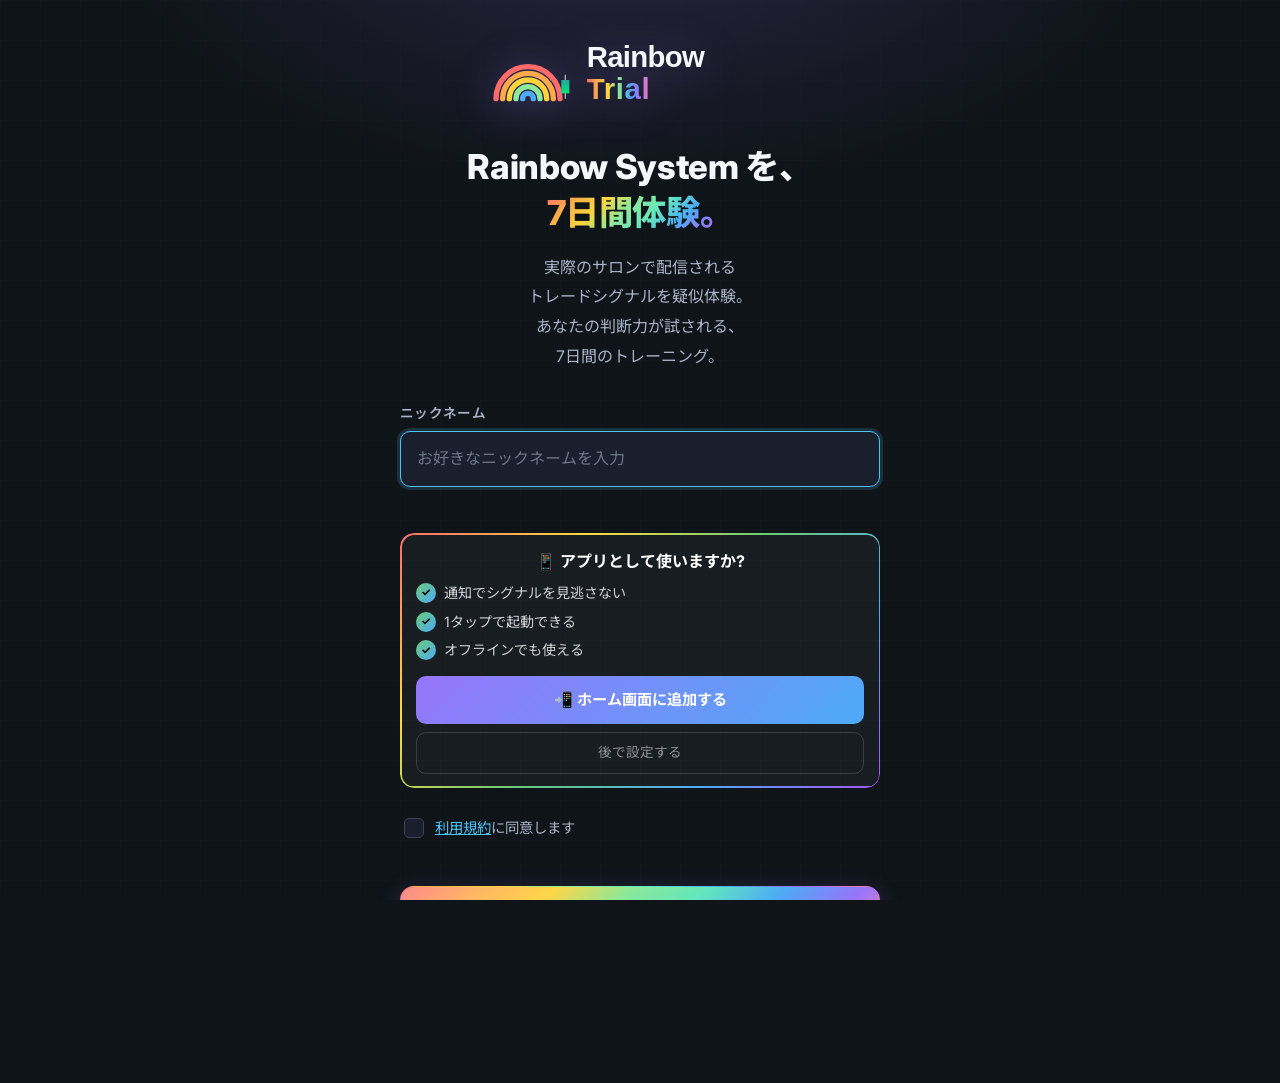
==== commit 174fe5fd: "PWAインストール導線を3箇所に設置 - Welcome画面: ニックネーム入力後にインストール推奨セクション追加(虹色枠カード) - メインアプリ: タブバー上部に常時固定バナー(24時間dismi" ====
--- a/welcome.html
+++ b/welcome.html
@@ -29,6 +29,7 @@
 
   <link rel="stylesheet" href="css/style.css">
   <link rel="stylesheet" href="css/components.css">
+  <link rel="stylesheet" href="css/install.css">
 
   <style>
     /* welcome 固有の微調整 */
@@ -134,21 +135,31 @@
           <div class="field__error" id="err-nickname"></div>
         </div>
 
-        <!-- テストモードスイッチ -->
-        <div
-          class="welcome__mode"
-          id="test-mode-toggle"
-          role="switch"
-          tabindex="0"
-          aria-checked="false"
-          aria-label="テストモード">
-          <div class="welcome__mode-text">
-            <div class="welcome__mode-title">⚙️ テストモード</div>
-            <div class="welcome__mode-desc">
-              ON にするとシグナルが <strong>1分間隔</strong> で配信されます(動作確認用)
+        <!-- PWA インストール推奨 -->
+        <div class="install-section" id="welcome-install-section">
+          <div class="install-section-header">
+            <h3>📱 アプリとして使いますか?</h3>
+          </div>
+          <div class="install-benefits">
+            <div class="benefit-item">
+              <span class="benefit-icon">✓</span>
+              <span>通知でシグナルを見逃さない</span>
+            </div>
+            <div class="benefit-item">
+              <span class="benefit-icon">✓</span>
+              <span>1タップで起動できる</span>
+            </div>
+            <div class="benefit-item">
+              <span class="benefit-icon">✓</span>
+              <span>オフラインでも使える</span>
             </div>
           </div>
-          <span class="toggle" aria-hidden="true"></span>
+          <button class="install-button-primary" id="welcome-install-btn" type="button">
+            📲 ホーム画面に追加する
+          </button>
+          <button class="install-skip-btn" id="welcome-skip-install" type="button">
+            後で設定する
+          </button>
         </div>
 
         <!-- 規約同意 -->
@@ -201,6 +212,8 @@
 
   <!-- 依存: localStorage のみ触るので、storage.js だけで足りる -->
   <script src="js/storage.js"></script>
+  <script src="js/install-detector.js"></script>
+  <script src="js/install-modal.js"></script>
 
   <script>
     (function () {
@@ -215,26 +228,38 @@
       const form       = document.getElementById('welcome-form');
       const nicknameEl = document.getElementById('nickname');
       const agreeEl    = document.getElementById('agree');
-      const modeEl     = document.getElementById('test-mode-toggle');
       const errName    = document.getElementById('err-nickname');
       const errAgree   = document.getElementById('err-agree');
       const loading    = document.getElementById('loading');
       const startBtn   = document.getElementById('start-btn');
 
-      // --- テストモードトグル -----------------------------------------------
-      let testMode = false;
-      function setTestMode(v) {
-        testMode = !!v;
-        modeEl.classList.toggle('is-active', testMode);
-        modeEl.setAttribute('aria-checked', testMode ? 'true' : 'false');
-      }
-      modeEl.addEventListener('click', function () { setTestMode(!testMode); });
-      modeEl.addEventListener('keydown', function (e) {
-        if (e.key === ' ' || e.key === 'Enter') {
-          e.preventDefault();
-          setTestMode(!testMode);
-        }
-      });
+      const testMode = false;
+
+      // --- インストールセクション制御 ---------------------------------------
+      const installSection = document.getElementById('welcome-install-section');
+      // インストール済みなら非表示
+      if (window.InstallDetector && window.InstallDetector.isInstalled()) {
+        if (installSection) installSection.style.display = 'none';
+      }
+      // beforeinstallprompt を捕捉
+      window.addEventListener('beforeinstallprompt', function (e) {
+        e.preventDefault();
+        if (window.InstallModal) window.InstallModal.setDeferredPrompt(e);
+      });
+      // 「ホーム画面に追加する」ボタン
+      const installBtn = document.getElementById('welcome-install-btn');
+      if (installBtn) {
+        installBtn.addEventListener('click', function () {
+          if (window.InstallModal) window.InstallModal.show();
+        });
+      }
+      // 「後で設定する」ボタン
+      const skipInstallBtn = document.getElementById('welcome-skip-install');
+      if (skipInstallBtn) {
+        skipInstallBtn.addEventListener('click', function () {
+          if (installSection) installSection.style.display = 'none';
+        });
+      }
 
       // --- 規約モーダル -----------------------------------------------------
       const termsOverlay = document.getElementById('terms-overlay');
--- a/css/style.css
+++ b/css/style.css
@@ -117,9 +117,13 @@
 *, *::before, *::after { box-sizing: border-box; }
 
 html, body { height: 100%; }
-html { -webkit-text-size-adjust: 100%; }
+html {
+  -webkit-text-size-adjust: 100%;
+  overflow-x: hidden; /* 横スクロール防止: fixed要素のズレを防ぐ */
+}
 
 body {
+  overflow-x: hidden; /* 横スクロール防止 */
   margin: 0;
   background: var(--bg-primary);
   color: var(--text-primary);
@@ -348,6 +352,19 @@
   border-radius: 0 0 2px 2px;
 }
 
+/* 5ボタン時の小画面対応: 375px以下でテキストラベルを非表示 */
+@media (max-width: 375px) {
+  .tabbar__btn > span:not(.tabbar__icon) {
+    display: none;
+  }
+  .tabbar__btn {
+    padding: 6px 0;
+  }
+  .tabbar__btn .tabbar__icon {
+    font-size: 1.4rem;
+  }
+}
+
 /* セクションタイトル */
 .section-title {
   font-size: 0.8rem;
--- a/css/components.css
+++ b/css/components.css
@@ -805,6 +805,10 @@
   grid-template-columns: 1fr 1fr;
   gap: var(--sp-2);
   margin-top: var(--sp-3);
+}
+@media (max-width: 480px) {
+  .live-actions { grid-template-columns: 1fr; }
+  .live-actions .btn--lg { padding: 16px 20px; font-size: 1rem; }
 }
 
 /* ==========================================================================
@@ -1012,3 +1016,355 @@
   opacity: 1;
   transform: translateX(-50%) translateY(0);
 }
+
+/* ==========================================================================
+   13. 設定画面 / オーバーレイ共通 (Phase 2)
+   ========================================================================== */
+.overlay__card--settings {
+  max-width: 480px;
+  max-height: 86vh;
+  display: flex;
+  flex-direction: column;
+}
+.settings-head {
+  display: flex;
+  align-items: center;
+  justify-content: space-between;
+  margin-bottom: var(--sp-4);
+}
+.settings-head h2 { font-size: 1.15rem; margin: 0; }
+.overlay-close {
+  background: transparent;
+  border: 0;
+  color: var(--text-muted);
+  font-size: 1.4rem;
+  cursor: pointer;
+  padding: 4px 10px;
+  border-radius: var(--radius-sm);
+}
+.overlay-close:hover { color: var(--text-primary); background: rgba(255,255,255,0.04); }
+
+.settings-section {
+  margin-bottom: var(--sp-5);
+  padding-bottom: var(--sp-4);
+  border-bottom: 1px solid var(--border-color);
+}
+.settings-section:last-child { border-bottom: 0; margin-bottom: 0; }
+.settings-section__title {
+  font-size: 0.78rem;
+  font-weight: 700;
+  color: var(--text-muted);
+  text-transform: uppercase;
+  letter-spacing: 0.6px;
+  margin-bottom: var(--sp-3);
+}
+.settings-row {
+  display: flex;
+  align-items: center;
+  justify-content: space-between;
+  padding: 10px 0;
+  gap: var(--sp-3);
+}
+.settings-row__label { color: var(--text-primary); font-size: 0.92rem; }
+.settings-row__desc  { color: var(--text-muted);   font-size: 0.76rem; margin-top: 2px; }
+
+/* トグルスイッチ */
+.switch {
+  position: relative;
+  width: 42px;
+  height: 24px;
+  flex-shrink: 0;
+}
+.switch input { opacity: 0; width: 0; height: 0; }
+.switch__slider {
+  position: absolute;
+  inset: 0;
+  background: #3A4358;
+  border-radius: 24px;
+  cursor: pointer;
+  transition: background var(--dur-1) var(--ease);
+}
+.switch__slider::before {
+  content: '';
+  position: absolute;
+  left: 3px; top: 3px;
+  width: 18px; height: 18px;
+  background: #F5F7FA;
+  border-radius: 50%;
+  transition: transform var(--dur-1) var(--ease);
+}
+.switch input:checked + .switch__slider { background: var(--color-info); }
+.switch input:checked + .switch__slider::before { transform: translateX(18px); }
+
+/* レアリティ一覧 */
+.rarity-grid {
+  display: flex;
+  flex-direction: column;
+  gap: 2px;
+}
+.rarity-pill {
+  display: inline-flex;
+  align-items: center;
+  gap: 6px;
+  padding: 2px 10px;
+  border-radius: var(--radius-pill);
+  font-size: 0.74rem;
+  font-weight: 700;
+  color: #0F1419;
+}
+.rarity-pill--normal    { background: var(--rarity-normal);    color: #FFF; }
+.rarity-pill--good      { background: var(--rarity-good); }
+.rarity-pill--rare      { background: var(--rarity-rare);      color: #FFF; }
+.rarity-pill--epic      { background: var(--rarity-epic); }
+.rarity-pill--legendary { background: var(--rainbow-gradient); }
+
+.settings-info { font-size: 0.82rem; color: var(--text-secondary); line-height: 1.6; }
+.settings-info strong { color: var(--text-primary); }
+
+.danger-btn {
+  background: transparent;
+  border: 1px solid var(--color-danger);
+  color: var(--color-danger);
+  padding: 8px 14px;
+  border-radius: var(--radius-sm);
+  cursor: pointer;
+  font-weight: 700;
+}
+.danger-btn:hover { background: rgba(255,82,82,0.08); }
+
+/* アプリヘッダーの設定ボタン */
+.app-header__settings {
+  background: transparent;
+  border: 0;
+  color: var(--text-secondary);
+  font-size: 1.2rem;
+  cursor: pointer;
+  padding: 6px 10px;
+  border-radius: var(--radius-sm);
+}
+.app-header__settings:hover { color: var(--text-primary); background: rgba(255,255,255,0.04); }
+
+/* 通知許可 / インストール促進バナー */
+.promo-bar {
+  margin: var(--sp-3) var(--sp-3) 0;
+  padding: 10px 14px;
+  background: linear-gradient(135deg, rgba(151,117,250,0.18), rgba(77,171,247,0.12));
+  border: 1px solid rgba(151,117,250,0.35);
+  border-radius: var(--radius-md);
+  display: flex;
+  align-items: center;
+  gap: var(--sp-3);
+  font-size: 0.86rem;
+}
+.promo-bar__text { flex: 1; color: var(--text-primary); line-height: 1.4; }
+.promo-bar__actions { display: flex; gap: 6px; flex-shrink: 0; }
+.promo-bar__btn {
+  background: rgba(255,255,255,0.08);
+  border: 0;
+  color: var(--text-primary);
+  font-weight: 700;
+  font-size: 0.78rem;
+  padding: 6px 12px;
+  border-radius: var(--radius-sm);
+  cursor: pointer;
+}
+.promo-bar__btn--primary { background: var(--color-info); color: #0F1419; }
+.promo-bar__btn:hover { filter: brightness(1.1); }
+.promo-bar.is-hidden { display: none; }
+
+@media (max-width: 419px) {
+  .promo-bar { flex-direction: column; align-items: stretch; }
+  .promo-bar__actions { justify-content: flex-end; }
+}
+
+/* ==========================================================================
+   Phase 3 追加コンポーネント
+   ========================================================================== */
+
+/* ボタン追加バリアント */
+.btn--ghost { background: transparent; border-color: rgba(255,255,255,0.15); }
+.btn--ghost:hover { background: rgba(255,255,255,0.06); }
+.btn--sm { padding: 6px 12px; font-size: 0.8rem; }
+
+/* 色ユーティリティ */
+.color-win  { color: #4CAF50; }
+.color-lose { color: #F44336; }
+
+/* ---- ミッションカード ---- */
+.mission-card { margin: var(--sp-4) 0; }
+.mission-card__header {
+  display: flex; align-items: center; gap: 8px; margin-bottom: 10px;
+}
+.mission-card__icon  { font-size: 1.1rem; }
+.mission-card__title { font-weight: 700; flex: 1; }
+.mission-card__complete-badge {
+  font-size: 0.78rem; color: #4CAF50; font-weight: 700;
+}
+.mission-card__list { display: flex; flex-direction: column; gap: 6px; }
+.mission-item {
+  display: flex; align-items: center; gap: 8px;
+  font-size: 0.88rem; color: var(--text-secondary);
+}
+.mission-item--done { color: var(--text-muted); text-decoration: line-through; }
+.mission-item__icon  { flex-shrink: 0; }
+.mission-item__title { flex: 1; }
+.mission-item__prog  { color: var(--text-muted); font-size: 0.78rem; }
+.mission-item__xp    { color: #FFD700; font-size: 0.78rem; font-weight: 600; margin-left: auto; }
+.mission-card__footer {
+  margin-top: 10px; font-size: 0.82rem; color: var(--text-muted);
+  border-top: 1px solid rgba(255,255,255,0.07); padding-top: 8px;
+}
+
+/* ---- 判定スキルカード ---- */
+.skill-card { margin: var(--sp-4) 0; }
+.skill-card__header {
+  display: flex; align-items: center; gap: 8px; margin-bottom: 10px;
+}
+.skill-card__icon  { font-size: 1.1rem; }
+.skill-card__title { font-weight: 700; flex: 1; }
+.skill-card__rank  { font-size: 0.85rem; font-weight: 700; }
+.skill-card__score {
+  text-align: center; margin: 8px 0;
+}
+.skill-card__score-num { font-size: 2.4rem; font-weight: 900; color: #FFD700; }
+.skill-card__score-label { font-size: 1rem; color: var(--text-muted); }
+.skill-card__empty { color: var(--text-muted); font-size: 0.85rem; }
+.skill-card__breakdown { margin-top: 8px; display: flex; flex-direction: column; gap: 4px; }
+.skill-card__row {
+  display: flex; align-items: center; justify-content: space-between;
+  font-size: 0.82rem; color: var(--text-secondary);
+}
+.skill-card__row-label { flex: 1; }
+.skill-card__row-pct   { font-weight: 700; }
+.skill-card__bar { font-family: monospace; letter-spacing: -1px; font-size: 0.9rem; }
+.skill-card__bar--ok { color: #4CAF50; }
+.skill-card__bar--ng { color: #42A5F5; }
+
+/* ---- 実績グリッド ---- */
+.ach-page { padding: var(--sp-4) 0; }
+.ach-page__header { margin-bottom: 12px; }
+.ach-page__summary { font-size: 1rem; font-weight: 700; color: var(--text-muted); }
+.ach-page__count   { font-size: 1.4rem; color: #9775FA; }
+.ach-category { margin-bottom: 20px; }
+.ach-category__title {
+  font-size: 0.85rem; font-weight: 700; color: var(--text-muted);
+  letter-spacing: 0.05em; margin-bottom: 8px;
+  border-bottom: 1px solid rgba(255,255,255,0.07); padding-bottom: 4px;
+}
+.ach-grid {
+  display: flex; flex-direction: column; gap: 8px;
+}
+.ach-card {
+  display: flex; align-items: flex-start; gap: 12px;
+  background: var(--bg-tertiary); border-radius: var(--radius-md);
+  padding: 10px 12px; border: 1px solid transparent;
+}
+.ach-card--unlocked { border-color: rgba(151,117,250,0.3); background: rgba(151,117,250,0.06); }
+.ach-card--locked   { opacity: 0.55; }
+.ach-card__icon     { font-size: 1.8rem; flex-shrink: 0; line-height: 1; }
+.ach-card__body     { flex: 1; min-width: 0; }
+.ach-card__title    { font-weight: 700; font-size: 0.92rem; }
+.ach-card__desc     { font-size: 0.78rem; color: var(--text-muted); margin-top: 2px; }
+.ach-card__xp       { font-size: 0.75rem; color: #FFD700; font-weight: 600; margin-top: 4px; }
+.ach-card__progress { margin-top: 6px; display: flex; align-items: center; gap: 6px; font-size: 0.75rem; }
+.ach-card__bar      { font-family: monospace; color: #9775FA; letter-spacing: -1px; }
+.ach-card__prog-num { color: var(--text-muted); }
+
+/* ---- 統計ページ ---- */
+.stats-page { padding: var(--sp-2) 0 var(--sp-8); overflow-x: hidden; }
+.stats-section { margin-bottom: 20px; }
+.stats-section__title {
+  font-size: 0.88rem; font-weight: 700; color: var(--text-muted);
+  letter-spacing: 0.05em; margin-bottom: 10px;
+  border-bottom: 1px solid rgba(255,255,255,0.07); padding-bottom: 4px;
+}
+.stats-summary-grid {
+  display: grid; grid-template-columns: 1fr 1fr; gap: 8px;
+}
+.stats-card {
+  background: var(--bg-tertiary); border-radius: var(--radius-md);
+  padding: 10px 12px;
+}
+.stats-card__label { font-size: 0.72rem; color: var(--text-muted); margin-bottom: 4px; }
+.stats-card__value { font-size: 1.1rem; font-weight: 700; }
+.stats-chart-wrap {
+  background: var(--bg-tertiary); border-radius: var(--radius-md);
+  padding: 12px; overflow: hidden;
+}
+.stats-chart-wrap canvas { display: block; width: 100%; }
+.stats-rarity-list { display: flex; flex-direction: column; gap: 10px; }
+.stats-rarity-row {
+  display: grid;
+  grid-template-columns: minmax(60px,80px) 38px minmax(70px,90px) 34px minmax(54px,70px) 1fr;
+  align-items: center; gap: 4px; font-size: 0.78rem;
+}
+@media (max-width: 360px) {
+  .stats-rarity-row {
+    grid-template-columns: 58px 34px 62px 30px 48px 1fr;
+    font-size: 0.72rem;
+    gap: 3px;
+  }
+}
+.stats-rarity-row__name  { font-weight: 700; }
+.stats-rarity-row__rate  { font-weight: 700; text-align: right; }
+.stats-rarity-row__pnl   { font-weight: 700; text-align: right; }
+.stats-bar { font-family: monospace; letter-spacing: -1px; font-size: 0.85rem; }
+.stats-pair-grid {
+  display: grid; grid-template-columns: 1fr 1fr; gap: 10px;
+}
+.stats-pair-card__name  {
+  font-weight: 800; font-size: 1rem; margin-bottom: 8px; color: #9775FA;
+}
+.stats-pair-card__row {
+  display: flex; justify-content: space-between;
+  font-size: 0.82rem; color: var(--text-secondary); margin-bottom: 4px;
+}
+
+/* ---- 判定スコア詳細 ---- */
+.score-detail { }
+.score-detail__title { font-weight: 700; font-size: 1rem; margin-bottom: 12px; }
+.score-detail__score-wrap { text-align: center; margin-bottom: 16px; }
+.score-detail__circle {
+  display: inline-flex; flex-direction: column; align-items: center; justify-content: center;
+  width: 100px; height: 100px; border-radius: 50%; border: 4px solid #888;
+  margin-bottom: 8px;
+}
+.score-detail__circle-num  { font-size: 2rem; font-weight: 900; line-height: 1; }
+.score-detail__circle-label { font-size: 0.8rem; color: var(--text-muted); }
+.score-detail__rank { font-weight: 700; font-size: 1rem; }
+.score-detail__table { margin-bottom: 16px; display: flex; flex-direction: column; gap: 4px; }
+.score-detail__row {
+  display: flex; justify-content: space-between;
+  font-size: 0.82rem; color: var(--text-secondary); padding: 4px 0;
+}
+.score-detail__row--rate {
+  border-top: 1px solid rgba(255,255,255,0.07);
+  margin-top: 2px; padding-top: 6px; font-weight: 700;
+}
+.score-detail__divider { height: 1px; background: rgba(255,255,255,0.07); margin: 8px 0; }
+.score-detail__empty { color: var(--text-muted); font-size: 0.85rem; }
+.score-detail__ranks { margin-top: 12px; }
+.score-detail__ranks-title { font-size: 0.75rem; color: var(--text-muted); margin-bottom: 6px; }
+.score-detail__ranks-list { display: flex; gap: 6px; flex-wrap: wrap; }
+.score-detail__rank-badge {
+  padding: 3px 8px; border-radius: 4px; font-size: 0.78rem; font-weight: 700;
+  border: 1px solid currentColor;
+}
+.score-detail__rank-badge.is-active { border-color: transparent; }
+
+/* ---- 最近の実績 (ホーム) ---- */
+.recent-ach-list {
+  display: flex; flex-direction: column; gap: 6px;
+}
+.recent-ach-item {
+  display: flex; align-items: center; gap: 10px; font-size: 0.88rem;
+}
+.recent-ach-item__icon  { font-size: 1.3rem; }
+.recent-ach-item__title { color: var(--text-secondary); }
+
+@media (max-width: 400px) {
+  .stats-rarity-row {
+    grid-template-columns: 60px 36px 80px 34px 60px 1fr;
+    font-size: 0.73rem;
+  }
+}
--- a/css/install.css
+++ b/css/install.css
@@ -0,0 +1,351 @@
+/* ==========================================================================
+ * Rainbow Trial — css/install.css
+ * PWAインストール導線: welcome セクション / 固定バナー / 詳細モーダル
+ * ========================================================================== */
+
+/* --------------------------------------------------------------------------
+ * 1. Welcome 画面: インストール推奨セクション
+ * -------------------------------------------------------------------------- */
+.install-section {
+  width: 100%;
+  border-radius: 14px;
+  padding: 18px 16px 14px;
+  margin: 12px 0;
+  background: rgba(255,255,255,0.04);
+  position: relative;
+  overflow: hidden;
+}
+.install-section::before {
+  content: '';
+  position: absolute;
+  inset: 0;
+  border-radius: 14px;
+  padding: 1.5px;
+  background: linear-gradient(135deg, #FF6B6B, #FFD93D, #6BCB77, #4DABF7, #A855F7);
+  -webkit-mask: linear-gradient(#fff 0 0) content-box, linear-gradient(#fff 0 0);
+  -webkit-mask-composite: xor;
+  mask-composite: exclude;
+  pointer-events: none;
+}
+.install-section-header h3 {
+  font-size: 1rem;
+  font-weight: 700;
+  color: #fff;
+  margin: 0 0 10px;
+}
+.install-benefits {
+  display: flex;
+  flex-direction: column;
+  gap: 6px;
+  margin-bottom: 14px;
+}
+.benefit-item {
+  display: flex;
+  align-items: center;
+  gap: 8px;
+  font-size: 0.88rem;
+  color: rgba(255,255,255,0.8);
+}
+.benefit-icon {
+  width: 20px;
+  height: 20px;
+  border-radius: 50%;
+  background: linear-gradient(135deg, #6BCB77, #4DABF7);
+  display: flex;
+  align-items: center;
+  justify-content: center;
+  font-size: 0.7rem;
+  font-weight: 700;
+  color: #000;
+  flex-shrink: 0;
+}
+.install-button-primary {
+  width: 100%;
+  padding: 12px;
+  border-radius: 10px;
+  border: none;
+  background: linear-gradient(135deg, #9775FA, #4DABF7);
+  color: #fff;
+  font-size: 0.95rem;
+  font-weight: 700;
+  cursor: pointer;
+  margin-bottom: 8px;
+  transition: opacity 0.15s;
+}
+.install-button-primary:active { opacity: 0.8; }
+.install-skip-btn {
+  width: 100%;
+  padding: 9px;
+  border-radius: 10px;
+  border: 1px solid rgba(255,255,255,0.15);
+  background: transparent;
+  color: rgba(255,255,255,0.5);
+  font-size: 0.85rem;
+  cursor: pointer;
+  transition: color 0.15s;
+}
+.install-skip-btn:active { color: rgba(255,255,255,0.8); }
+
+/* --------------------------------------------------------------------------
+ * 2. 固定バナー (index.html タブバー上部)
+ * -------------------------------------------------------------------------- */
+#install-banner {
+  display: none; /* JS で show */
+  position: fixed;
+  bottom: 60px; /* タブバー高さ分 */
+  left: 0;
+  right: 0;
+  z-index: 800;
+  align-items: center;
+  height: 48px;
+  background: linear-gradient(90deg,
+    rgba(255,107,107,0.85) 0%,
+    rgba(255,217,61,0.85) 25%,
+    rgba(107,203,119,0.85) 50%,
+    rgba(77,171,247,0.85) 75%,
+    rgba(168,85,247,0.85) 100%);
+  backdrop-filter: blur(10px);
+  -webkit-backdrop-filter: blur(10px);
+  padding: 0 8px 0 12px;
+}
+.install-banner-content {
+  flex: 1;
+  display: flex;
+  align-items: center;
+  gap: 8px;
+  min-width: 0;
+  overflow: hidden;
+}
+.install-banner-icon {
+  font-size: 1.1rem;
+  flex-shrink: 0;
+}
+.install-banner-text {
+  flex: 1;
+  font-size: 0.82rem;
+  font-weight: 600;
+  color: #fff;
+  white-space: nowrap;
+  overflow: hidden;
+  text-overflow: ellipsis;
+  text-shadow: 0 1px 2px rgba(0,0,0,0.3);
+}
+.install-banner-action {
+  background: rgba(0,0,0,0.25);
+  border: 1px solid rgba(255,255,255,0.4);
+  border-radius: 20px;
+  color: #fff;
+  font-size: 0.78rem;
+  font-weight: 700;
+  padding: 4px 12px;
+  cursor: pointer;
+  flex-shrink: 0;
+  white-space: nowrap;
+  transition: background 0.15s;
+}
+.install-banner-action:active { background: rgba(0,0,0,0.45); }
+.install-banner-close {
+  background: transparent;
+  border: none;
+  color: rgba(255,255,255,0.8);
+  font-size: 1.2rem;
+  padding: 8px 6px;
+  cursor: pointer;
+  flex-shrink: 0;
+  line-height: 1;
+}
+.install-banner-close:active { color: #fff; }
+
+/* --------------------------------------------------------------------------
+ * 3. 詳細モーダル
+ * -------------------------------------------------------------------------- */
+.install-modal-overlay {
+  position: fixed;
+  inset: 0;
+  z-index: 9000;
+  background: rgba(0,0,0,0.7);
+  display: flex;
+  align-items: flex-end;
+  justify-content: center;
+  opacity: 0;
+  transition: opacity 0.2s ease;
+  padding: 0;
+}
+.install-modal-overlay--open {
+  opacity: 1;
+}
+.install-modal {
+  width: 100%;
+  max-width: 560px;
+  background: #1A1A2E;
+  border-radius: 20px 20px 0 0;
+  padding: 20px 20px 32px;
+  position: relative;
+  transform: translateY(20px);
+  transition: transform 0.25s ease;
+  max-height: 85vh;
+  overflow-y: auto;
+  -webkit-overflow-scrolling: touch;
+}
+.install-modal-overlay--open .install-modal {
+  transform: translateY(0);
+}
+.install-modal__close {
+  position: absolute;
+  top: 12px;
+  right: 14px;
+  background: rgba(255,255,255,0.1);
+  border: none;
+  color: #fff;
+  font-size: 1.2rem;
+  width: 32px;
+  height: 32px;
+  border-radius: 50%;
+  cursor: pointer;
+  display: flex;
+  align-items: center;
+  justify-content: center;
+}
+.install-modal__header {
+  text-align: center;
+  margin-bottom: 18px;
+  padding-right: 24px;
+}
+.install-modal__header h2 {
+  font-size: 1.1rem;
+  font-weight: 700;
+  color: #fff;
+  margin: 0 0 4px;
+}
+.install-modal__header p {
+  font-size: 0.82rem;
+  color: rgba(255,255,255,0.5);
+  margin: 0;
+}
+
+/* タブ */
+.install-modal__tabs {
+  display: flex;
+  gap: 6px;
+  margin-bottom: 18px;
+}
+.install-modal__tab {
+  flex: 1;
+  padding: 8px 0;
+  border-radius: 8px;
+  border: 1px solid rgba(255,255,255,0.15);
+  background: transparent;
+  color: rgba(255,255,255,0.5);
+  font-size: 0.85rem;
+  font-weight: 600;
+  cursor: pointer;
+  transition: all 0.15s;
+}
+.install-modal__tab.is-active {
+  background: linear-gradient(135deg, #9775FA, #4DABF7);
+  border-color: transparent;
+  color: #fff;
+}
+
+/* 手順コンテンツ */
+.install-modal__instruction { display: none; }
+.install-modal__instruction.is-active { display: block; }
+
+.install-modal__steps {
+  list-style: none;
+  padding: 0;
+  margin: 0 0 12px;
+  display: flex;
+  flex-direction: column;
+  gap: 14px;
+}
+.install-modal__steps li {
+  display: flex;
+  align-items: flex-start;
+  gap: 12px;
+  font-size: 0.9rem;
+  color: rgba(255,255,255,0.85);
+  line-height: 1.55;
+}
+.install-step__num {
+  width: 26px;
+  height: 26px;
+  border-radius: 50%;
+  background: linear-gradient(135deg, #9775FA, #4DABF7);
+  color: #fff;
+  font-size: 0.78rem;
+  font-weight: 700;
+  display: flex;
+  align-items: center;
+  justify-content: center;
+  flex-shrink: 0;
+  margin-top: 1px;
+}
+.install-modal__note {
+  font-size: 0.78rem;
+  color: rgba(255,255,255,0.35);
+  margin-top: 8px;
+}
+.install-modal__divider {
+  text-align: center;
+  color: rgba(255,255,255,0.35);
+  font-size: 0.78rem;
+  margin: 10px 0 14px;
+}
+.install-modal__native-btn {
+  margin-bottom: 4px;
+}
+
+/* --------------------------------------------------------------------------
+ * 4. インストール成功トースト
+ * -------------------------------------------------------------------------- */
+.install-success-toast {
+  position: fixed;
+  bottom: 80px;
+  left: 50%;
+  transform: translateX(-50%) translateY(20px);
+  background: linear-gradient(135deg, #6BCB77, #4DABF7);
+  color: #000;
+  font-weight: 700;
+  font-size: 0.85rem;
+  padding: 10px 18px;
+  border-radius: 24px;
+  z-index: 9999;
+  opacity: 0;
+  transition: opacity 0.3s, transform 0.3s;
+  white-space: nowrap;
+  max-width: 90vw;
+  text-align: center;
+}
+.install-success-toast.is-visible {
+  opacity: 1;
+  transform: translateX(-50%) translateY(0);
+}
+
+/* --------------------------------------------------------------------------
+ * 5. ひかりモーダル: インストールボタン
+ * -------------------------------------------------------------------------- */
+.message-action-btn {
+  display: block;
+  width: 100%;
+  margin-top: 14px;
+  padding: 11px 16px;
+  border-radius: 10px;
+  border: none;
+  background: linear-gradient(135deg, #9775FA, #4DABF7);
+  color: #fff;
+  font-size: 0.92rem;
+  font-weight: 700;
+  cursor: pointer;
+  text-align: center;
+  transition: opacity 0.15s;
+}
+.message-action-btn:active { opacity: 0.8; }
+
+/* --------------------------------------------------------------------------
+ * @media: インストール済みなら非表示
+ * -------------------------------------------------------------------------- */
+@media (display-mode: standalone) {
+  #install-banner,
+  .install-section { display: none !important; }
+}
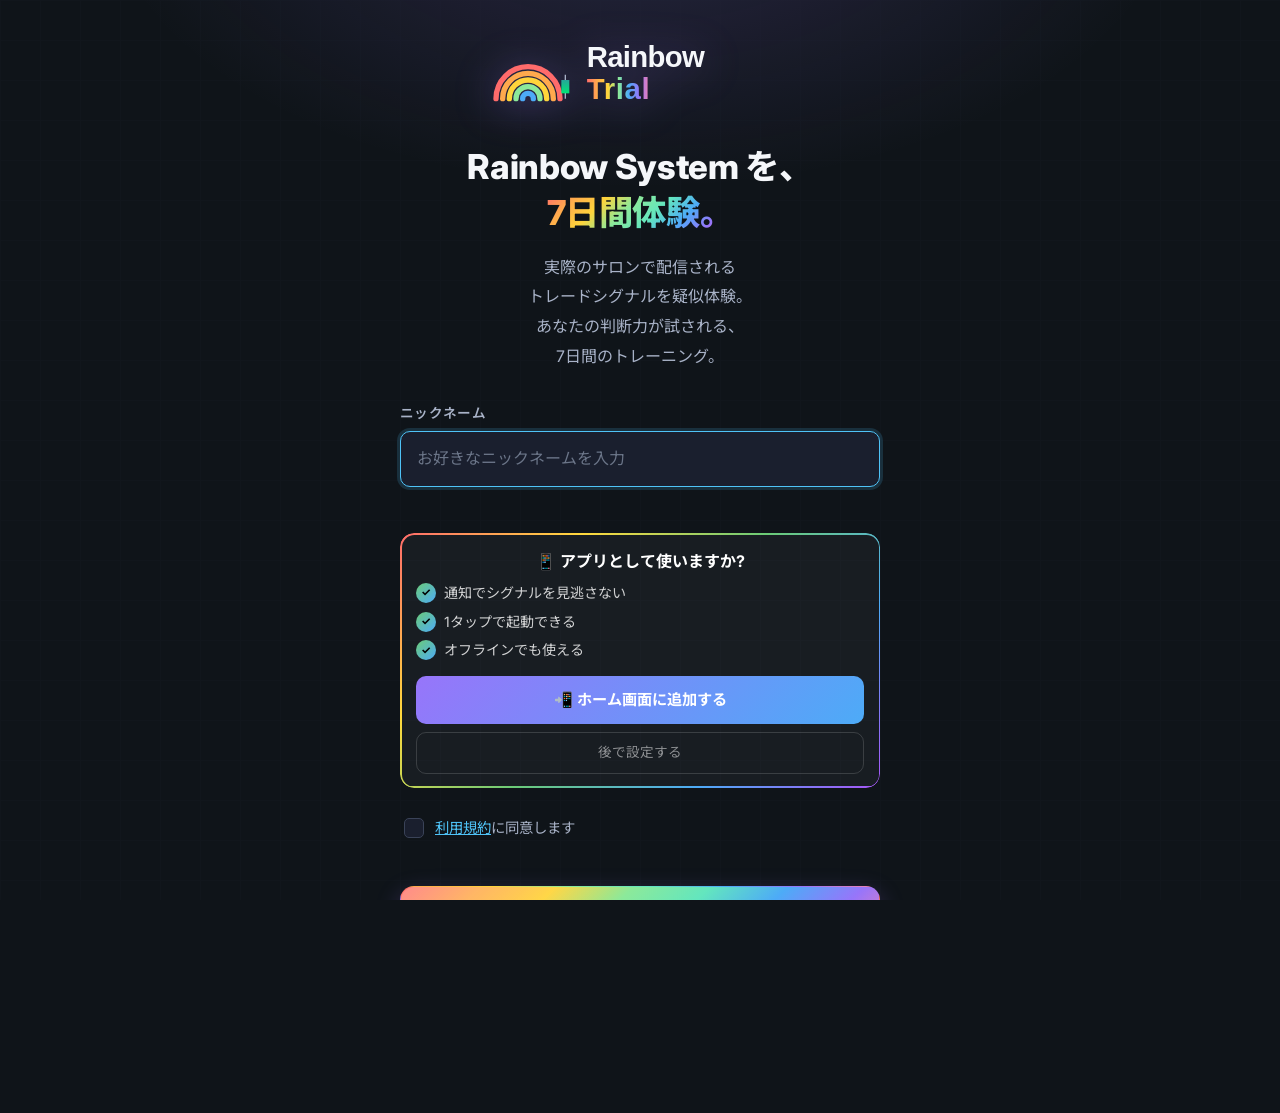
==== commit b679eda3: "fix(pwa): add early beforeinstallprompt capture + manifest id + PWA diagnosis modal - index.html / w" ====
--- a/welcome.html
+++ b/welcome.html
@@ -26,6 +26,16 @@
 
   <link rel="preconnect" href="https://fonts.googleapis.com">
   <link rel="preconnect" href="https://fonts.gstatic.com" crossorigin>
+
+  <!-- beforeinstallprompt を最速でキャプチャ -->
+  <script>
+    window._deferredInstallPrompt = null;
+    window.addEventListener('beforeinstallprompt', function(e) {
+      e.preventDefault();
+      window._deferredInstallPrompt = e;
+      console.log('[PWA] beforeinstallprompt captured early (welcome)');
+    });
+  </script>
 
   <link rel="stylesheet" href="css/style.css">
   <link rel="stylesheet" href="css/components.css">
@@ -186,8 +196,21 @@
         仮想資金 <strong>¥300,000</strong> でスタートします。
       </p>
 
+      <button type="button" id="pwa-diag-btn" style="background:none;border:none;color:var(--text-muted);font-size:0.72rem;cursor:pointer;margin-top:var(--sp-3);text-decoration:underline;padding:0;">🔍 PWA診断</button>
+
     </div>
   </main>
+
+  <!-- PWA診断モーダル -->
+  <div class="overlay" id="pwa-diag-overlay" role="dialog" aria-modal="true" aria-labelledby="pwa-diag-title">
+    <div class="overlay__card" style="max-width: 520px;">
+      <h2 id="pwa-diag-title" style="font-size: 1.1rem; margin-bottom: var(--sp-4);">🔍 PWA 診断</h2>
+      <div id="pwa-diag-body" style="font-size: 0.85rem; line-height: 1.8;"></div>
+      <div style="display:flex; justify-content:flex-end; margin-top: var(--sp-5);">
+        <button class="btn btn--primary" id="close-pwa-diag">閉じる</button>
+      </div>
+    </div>
+  </div>
 
   <!-- 利用規約モーダル(簡易) -->
   <div class="overlay" id="terms-overlay" role="dialog" aria-modal="true" aria-labelledby="terms-title">
@@ -213,6 +236,7 @@
   <!-- 依存: localStorage のみ触るので、storage.js だけで足りる -->
   <script src="js/storage.js"></script>
   <script src="js/install-detector.js"></script>
+  <script src="js/install-handler.js"></script>
   <script src="js/install-modal.js"></script>
 
   <script>
@@ -241,16 +265,13 @@
       if (window.InstallDetector && window.InstallDetector.isInstalled()) {
         if (installSection) installSection.style.display = 'none';
       }
-      // beforeinstallprompt を捕捉
-      window.addEventListener('beforeinstallprompt', function (e) {
-        e.preventDefault();
-        if (window.InstallModal) window.InstallModal.setDeferredPrompt(e);
-      });
+      // InstallHandler 初期化(beforeinstallprompt キャプチャ)
+      if (window.InstallHandler) window.InstallHandler.init();
       // 「ホーム画面に追加する」ボタン
       const installBtn = document.getElementById('welcome-install-btn');
       if (installBtn) {
         installBtn.addEventListener('click', function () {
-          if (window.InstallModal) window.InstallModal.show();
+          if (window.InstallHandler) window.InstallHandler.install();
         });
       }
       // 「後で設定する」ボタン
@@ -335,6 +356,101 @@
       if (!/Mobi|Android/i.test(navigator.userAgent)) {
         setTimeout(function () { nicknameEl.focus(); }, 200);
       }
+
+      // --- PWA 診断 -----------------------------------------------------------
+      var diagOverlay  = document.getElementById('pwa-diag-overlay');
+      var diagBody     = document.getElementById('pwa-diag-body');
+      var closeDiagBtn = document.getElementById('close-pwa-diag');
+      var diagBtn      = document.getElementById('pwa-diag-btn');
+
+      function runDiag() {
+        var rows = [];
+
+        // 1. Service Worker 登録状態
+        if ('serviceWorker' in navigator) {
+          navigator.serviceWorker.getRegistration('./').then(function (reg) {
+            var swStatus = reg
+              ? ('登録済み ✅ (scope: ' + reg.scope + ', state: ' + (reg.active ? reg.active.state : 'waiting') + ')')
+              : '未登録 ❌';
+            rows.push(['Service Worker', swStatus]);
+            renderRows(rows);
+          }).catch(function (e) {
+            rows.push(['Service Worker', '取得エラー: ' + e.message]);
+            renderRows(rows);
+          });
+        } else {
+          rows.push(['Service Worker', 'サポートされていない ❌']);
+        }
+
+        // 2. Manifest 読み込み状態
+        var manifestLink = document.querySelector('link[rel="manifest"]');
+        if (manifestLink) {
+          fetch(manifestLink.href).then(function (r) {
+            rows.push(['Manifest', r.ok ? '読み込み成功 ✅ (' + manifestLink.href + ')' : 'HTTP ' + r.status + ' ❌']);
+            renderRows(rows);
+          }).catch(function (e) {
+            rows.push(['Manifest', '取得エラー ❌ — ' + e.message]);
+            renderRows(rows);
+          });
+        } else {
+          rows.push(['Manifest', 'link[rel=manifest] なし ❌']);
+        }
+
+        // 3. インストール可否 (deferredPrompt)
+        var promptStatus = window._deferredInstallPrompt
+          ? 'プロンプト受信済み ✅'
+          : (window.InstallHandler && window.InstallHandler.deferredPrompt
+              ? 'InstallHandler に保持 ✅'
+              : '未受信 / iOS または非対応 ⚠️');
+        rows.push(['インストールプロンプト', promptStatus]);
+
+        // 4. beforeinstallprompt 受信状態
+        rows.push(['beforeinstallprompt', window._deferredInstallPrompt ? '受信済み ✅' : '未受信（iOS/既インスト/非対応）']);
+
+        // 5. ディスプレイモード
+        var dm = 'browser';
+        if (window.matchMedia('(display-mode: standalone)').matches) dm = 'standalone';
+        else if (window.navigator.standalone) dm = 'standalone (iOS)';
+        rows.push(['ディスプレイモード', dm]);
+
+        // 6. OS 判定
+        var ua = navigator.userAgent;
+        var os = /iPad|iPhone|iPod/.test(ua) ? 'iOS' : /Android/.test(ua) ? 'Android' : 'PC/Other';
+        rows.push(['OS', os + ' — ' + ua.slice(0, 60) + '…']);
+
+        // 7. localStorage user_installed
+        rows.push(['user_installed フラグ', localStorage.getItem('user_installed') || '(未設定)']);
+
+        renderRows(rows);
+      }
+
+      function renderRows(rows) {
+        if (!diagBody) return;
+        diagBody.innerHTML = rows.map(function (r) {
+          return '<div style="display:flex;gap:8px;border-bottom:1px solid var(--border-color);padding:6px 0;">' +
+            '<strong style="min-width:160px;color:var(--text-secondary);font-size:0.8rem;">' + r[0] + '</strong>' +
+            '<span style="flex:1;word-break:break-all;font-size:0.8rem;">' + r[1] + '</span>' +
+            '</div>';
+        }).join('');
+      }
+
+      if (diagBtn) {
+        diagBtn.addEventListener('click', function () {
+          diagBody.innerHTML = '<p style="color:var(--text-muted);">診断中…</p>';
+          diagOverlay.classList.add('is-open');
+          runDiag();
+        });
+      }
+      if (closeDiagBtn) {
+        closeDiagBtn.addEventListener('click', function () {
+          diagOverlay.classList.remove('is-open');
+        });
+      }
+      if (diagOverlay) {
+        diagOverlay.addEventListener('click', function (e) {
+          if (e.target === diagOverlay) diagOverlay.classList.remove('is-open');
+        });
+      }
     })();
   </script>
 
--- a/css/install.css
+++ b/css/install.css
@@ -343,6 +343,262 @@
 .message-action-btn:active { opacity: 0.8; }
 
 /* --------------------------------------------------------------------------
+ * 6. インストールガイドオーバーレイ(iOS/Android/PC 共通ベース)
+ * -------------------------------------------------------------------------- */
+.install-guide-overlay {
+  position: fixed;
+  inset: 0;
+  z-index: 9100;
+  background: rgba(0,0,0,0.75);
+  display: flex;
+  align-items: flex-end;
+  justify-content: center;
+  opacity: 0;
+  transition: opacity 0.2s ease;
+}
+.install-guide-overlay.is-open { opacity: 1; }
+
+.install-guide {
+  width: 100%;
+  max-width: 480px;
+  background: #1A1A2E;
+  border-radius: 20px 20px 0 0;
+  padding: 20px 20px 36px;
+  position: relative;
+  transform: translateY(24px);
+  transition: transform 0.25s ease;
+  max-height: 92vh;
+  overflow-y: auto;
+  -webkit-overflow-scrolling: touch;
+}
+.install-guide-overlay.is-open .install-guide {
+  transform: translateY(0);
+}
+
+.install-guide__close {
+  position: absolute;
+  top: 12px; right: 14px;
+  background: rgba(255,255,255,0.1);
+  border: none; color: #fff;
+  font-size: 1.2rem;
+  width: 32px; height: 32px;
+  border-radius: 50%;
+  cursor: pointer;
+  display: flex; align-items: center; justify-content: center;
+  min-height: 44px; min-width: 44px;
+}
+.install-guide__title {
+  font-size: 1.05rem;
+  font-weight: 700;
+  color: #fff;
+  margin: 0 0 4px;
+  padding-right: 30px;
+}
+.install-guide__subtitle {
+  font-size: 0.82rem;
+  color: rgba(255,255,255,0.45);
+  margin: 0 0 16px;
+}
+.install-guide__steps {
+  list-style: none;
+  padding: 0; margin: 0 0 16px;
+  display: flex; flex-direction: column; gap: 14px;
+}
+.install-guide__steps li {
+  display: flex; align-items: flex-start; gap: 12px;
+  font-size: 0.9rem; color: rgba(255,255,255,0.85); line-height: 1.55;
+}
+.install-guide__done {
+  width: 100%;
+  padding: 13px;
+  border-radius: 12px;
+  border: none;
+  background: linear-gradient(135deg, #6BCB77, #4DABF7);
+  color: #000;
+  font-size: 0.95rem;
+  font-weight: 700;
+  cursor: pointer;
+  margin-top: 16px;
+  transition: opacity 0.15s;
+}
+.install-guide__done:active { opacity: 0.8; }
+
+/* --------------------------------------------------------------------------
+ * 7. iOS アニメーションガイド専用
+ * -------------------------------------------------------------------------- */
+.ios-step { display: none; }
+.ios-step.is-active { display: flex; flex-direction: column; align-items: center; }
+
+.ios-step__illust {
+  width: 160px;
+  margin: 0 auto 12px;
+}
+.ios-mockup {
+  width: 100%;
+  height: auto;
+  display: block;
+  filter: drop-shadow(0 4px 16px rgba(0,0,0,0.5));
+}
+
+/* パルスアニメーション(共有ボタン) */
+.share-btn-pulse {
+  animation: share-pulse 1.4s ease-in-out infinite;
+  transform-origin: center;
+  transform-box: fill-box;
+}
+@keyframes share-pulse {
+  0%, 100% { r: 14; opacity: 1; }
+  50%       { r: 17; opacity: 0.75; }
+}
+
+/* ハイライト点滅(メニュー項目) */
+.menu-highlight {
+  animation: menu-blink 1.2s ease-in-out infinite;
+}
+@keyframes menu-blink {
+  0%, 100% { opacity: 0.9; }
+  50%       { opacity: 0.5; }
+}
+
+/* 矢印バウンス */
+.tap-arrow {
+  animation: tap-bounce 0.9s ease-in-out infinite;
+}
+@keyframes tap-bounce {
+  0%, 100% { transform: translateY(0); }
+  50%       { transform: translateY(4px); }
+}
+
+.ios-step__num {
+  font-size: 0.75rem;
+  font-weight: 700;
+  color: rgba(255,255,255,0.4);
+  letter-spacing: 0.08em;
+  margin-bottom: 6px;
+}
+.ios-step__desc {
+  font-size: 0.92rem;
+  color: rgba(255,255,255,0.9);
+  text-align: center;
+  line-height: 1.55;
+  margin: 0;
+}
+
+/* ナビ */
+.ios-guide__nav {
+  display: flex;
+  align-items: center;
+  justify-content: space-between;
+  margin-top: 16px;
+}
+.ios-guide__prev,
+.ios-guide__next {
+  background: rgba(255,255,255,0.08);
+  border: 1px solid rgba(255,255,255,0.15);
+  color: rgba(255,255,255,0.7);
+  font-size: 0.85rem;
+  padding: 8px 14px;
+  border-radius: 8px;
+  cursor: pointer;
+  min-height: 44px;
+  transition: background 0.15s;
+}
+.ios-guide__prev:disabled,
+.ios-guide__next:disabled { opacity: 0.3; cursor: default; }
+.ios-guide__prev:not(:disabled):active,
+.ios-guide__next:not(:disabled):active { background: rgba(255,255,255,0.18); }
+.ios-guide__dots {
+  display: flex; gap: 8px; align-items: center;
+}
+.ios-guide__dot {
+  width: 8px; height: 8px;
+  border-radius: 50%;
+  background: rgba(255,255,255,0.2);
+  cursor: pointer;
+  transition: background 0.2s, transform 0.2s;
+}
+.ios-guide__dot.is-active {
+  background: linear-gradient(135deg, #9775FA, #4DABF7);
+  transform: scale(1.25);
+}
+
+/* --------------------------------------------------------------------------
+ * 8. 成功モーダル
+ * -------------------------------------------------------------------------- */
+.install-success-card {
+  width: 100%;
+  max-width: 480px;
+  background: #1A1A2E;
+  border-radius: 20px 20px 0 0;
+  padding: 32px 24px 40px;
+  text-align: center;
+  transform: translateY(24px);
+  transition: transform 0.25s ease;
+}
+.install-guide-overlay.is-open .install-success-card {
+  transform: translateY(0);
+}
+.install-success-card__icon {
+  font-size: 3rem;
+  margin-bottom: 12px;
+  animation: success-pop 0.5s cubic-bezier(0.34,1.56,0.64,1) both;
+}
+@keyframes success-pop {
+  from { transform: scale(0); opacity: 0; }
+  to   { transform: scale(1); opacity: 1; }
+}
+.install-success-card__title {
+  font-size: 1.4rem;
+  font-weight: 800;
+  background: linear-gradient(135deg, #FFD93D, #6BCB77, #4DABF7);
+  -webkit-background-clip: text;
+  -webkit-text-fill-color: transparent;
+  background-clip: text;
+  margin: 0 0 10px;
+}
+.install-success-card__body {
+  font-size: 0.9rem;
+  color: rgba(255,255,255,0.75);
+  margin: 0 0 6px;
+}
+.install-success-card__sub {
+  font-size: 0.9rem;
+  color: rgba(255,255,255,0.55);
+  margin: 0 0 14px;
+}
+.install-success-card__list {
+  list-style: none;
+  padding: 0; margin: 0 0 20px;
+  display: flex; flex-direction: column; gap: 6px;
+}
+.install-success-card__list li {
+  font-size: 0.88rem;
+  color: rgba(255,255,255,0.7);
+}
+.install-success-card__btn { margin: 0; }
+
+/* --------------------------------------------------------------------------
+ * 9. 紙吹雪
+ * -------------------------------------------------------------------------- */
+.confetti-container {
+  position: fixed;
+  inset: 0;
+  pointer-events: none;
+  z-index: 9200;
+  overflow: hidden;
+}
+.confetti-piece {
+  position: absolute;
+  top: -12px;
+  animation: confetti-fall linear forwards;
+}
+@keyframes confetti-fall {
+  0%   { transform: translateY(0) rotate(0deg);   opacity: 1; }
+  80%  { opacity: 1; }
+  100% { transform: translateY(110vh) rotate(720deg); opacity: 0; }
+}
+
+/* --------------------------------------------------------------------------
  * @media: インストール済みなら非表示
  * -------------------------------------------------------------------------- */
 @media (display-mode: standalone) {
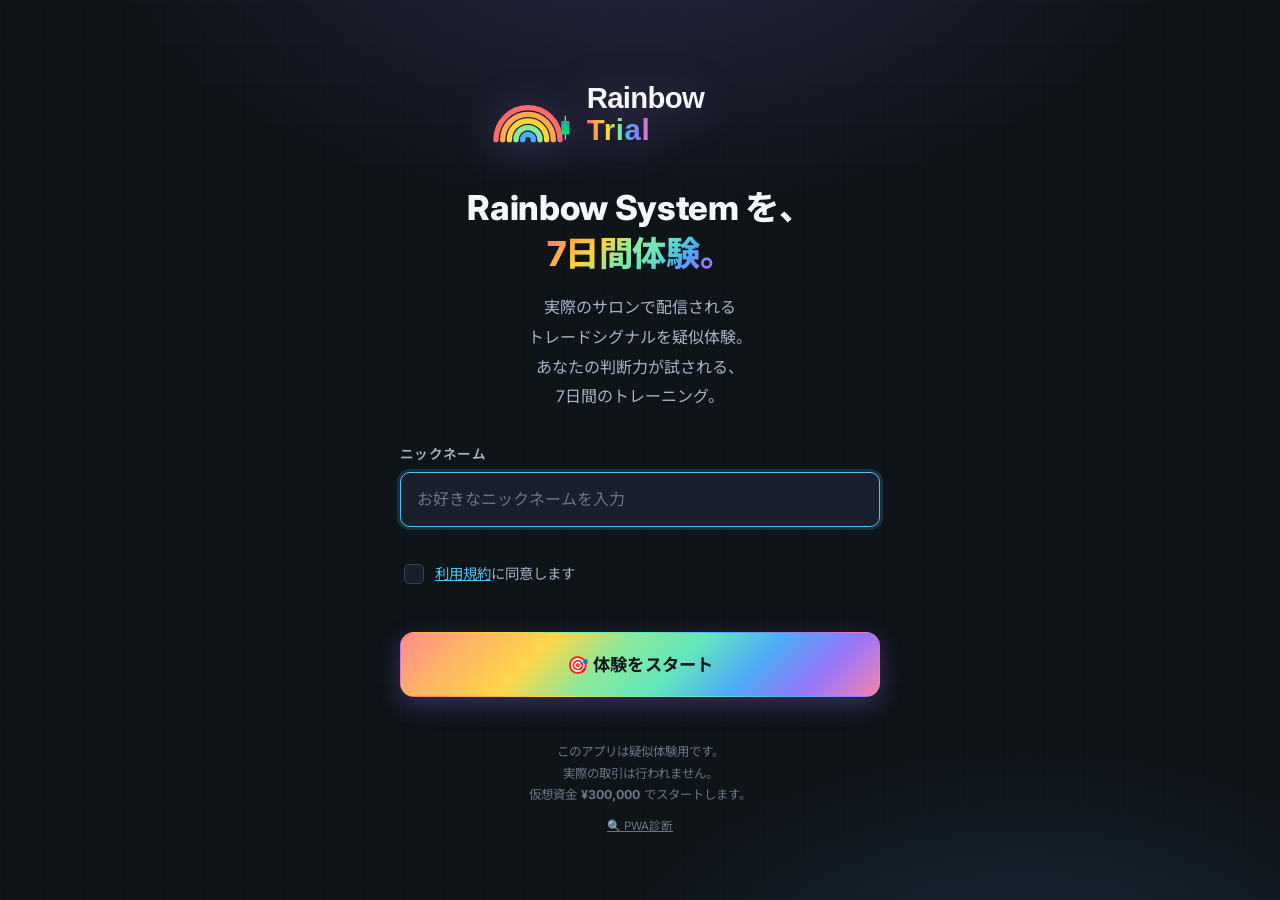
==== commit f785dccf: "refactor: remove install section from welcome, consolidate to home screen - インストール推奨セクション(ベネフィット3項目・" ====
--- a/welcome.html
+++ b/welcome.html
@@ -2,7 +2,7 @@
 <html lang="ja">
 <head>
   <meta charset="UTF-8">
-  <meta name="viewport" content="width=device-width, initial-scale=1.0, maximum-scale=5.0, viewport-fit=cover">
+  <meta name="viewport" content="width=device-width, initial-scale=1.0, viewport-fit=cover, user-scalable=no">
   <meta name="theme-color" content="#0F1419">
   <meta name="description" content="Rainbow System を、7日間体験。実際のサロンで配信されるトレードシグナルを疑似体験できるトレーニングアプリ。">
   <meta name="format-detection" content="telephone=no">
@@ -27,76 +27,19 @@
   <link rel="preconnect" href="https://fonts.googleapis.com">
   <link rel="preconnect" href="https://fonts.gstatic.com" crossorigin>
 
-  <!-- beforeinstallprompt を最速でキャプチャ -->
+  <!-- beforeinstallprompt: PWA 診断ツール用に早期キャプチャ -->
   <script>
     window._deferredInstallPrompt = null;
     window.addEventListener('beforeinstallprompt', function(e) {
       e.preventDefault();
       window._deferredInstallPrompt = e;
-      console.log('[PWA] beforeinstallprompt captured early (welcome)');
     });
   </script>
 
   <link rel="stylesheet" href="css/style.css">
   <link rel="stylesheet" href="css/components.css">
-  <link rel="stylesheet" href="css/install.css">
 
   <style>
-    /* welcome 固有の微調整 */
-    .welcome__mode {
-      width: 100%;
-      background: var(--bg-secondary);
-      border: 1px solid var(--border-color);
-      border-radius: var(--radius-md);
-      padding: var(--sp-3) var(--sp-4);
-      display: flex;
-      align-items: center;
-      gap: var(--sp-3);
-      text-align: left;
-      cursor: pointer;
-      user-select: none;
-      transition: border-color var(--dur-1) var(--ease), background var(--dur-1) var(--ease);
-    }
-    .welcome__mode:hover { border-color: var(--border-light); }
-    .welcome__mode.is-active {
-      border-color: var(--color-info);
-      background: linear-gradient(135deg, rgba(79,195,247,0.08), transparent);
-    }
-    .welcome__mode-text { flex: 1; }
-    .welcome__mode-title {
-      font-weight: 700;
-      color: var(--text-primary);
-      display: flex;
-      align-items: center;
-      gap: 6px;
-      font-size: 0.95rem;
-    }
-    .welcome__mode-desc {
-      font-size: 0.78rem;
-      color: var(--text-secondary);
-      line-height: 1.55;
-      margin-top: 2px;
-    }
-    .toggle {
-      position: relative;
-      width: 44px; height: 24px;
-      flex: 0 0 44px;
-      background: var(--bg-tertiary);
-      border-radius: 999px;
-      transition: background var(--dur-1) var(--ease);
-    }
-    .toggle::after {
-      content: '';
-      position: absolute;
-      top: 3px; left: 3px;
-      width: 18px; height: 18px;
-      border-radius: 50%;
-      background: var(--text-muted);
-      transition: transform var(--dur-2) var(--ease), background var(--dur-1) var(--ease);
-    }
-    .welcome__mode.is-active .toggle { background: rgba(79,195,247,0.35); }
-    .welcome__mode.is-active .toggle::after { transform: translateX(20px); background: var(--color-info); }
-
     /* Loading */
     .welcome__loading {
       display: none;
@@ -145,33 +88,6 @@
           <div class="field__error" id="err-nickname"></div>
         </div>
 
-        <!-- PWA インストール推奨 -->
-        <div class="install-section" id="welcome-install-section">
-          <div class="install-section-header">
-            <h3>📱 アプリとして使いますか?</h3>
-          </div>
-          <div class="install-benefits">
-            <div class="benefit-item">
-              <span class="benefit-icon">✓</span>
-              <span>通知でシグナルを見逃さない</span>
-            </div>
-            <div class="benefit-item">
-              <span class="benefit-icon">✓</span>
-              <span>1タップで起動できる</span>
-            </div>
-            <div class="benefit-item">
-              <span class="benefit-icon">✓</span>
-              <span>オフラインでも使える</span>
-            </div>
-          </div>
-          <button class="install-button-primary" id="welcome-install-btn" type="button">
-            📲 ホーム画面に追加する
-          </button>
-          <button class="install-skip-btn" id="welcome-skip-install" type="button">
-            後で設定する
-          </button>
-        </div>
-
         <!-- 規約同意 -->
         <label class="check" id="field-agree">
           <input type="checkbox" id="agree" name="agree">
@@ -212,7 +128,7 @@
     </div>
   </div>
 
-  <!-- 利用規約モーダル(簡易) -->
+  <!-- 利用規約モーダル -->
   <div class="overlay" id="terms-overlay" role="dialog" aria-modal="true" aria-labelledby="terms-title">
     <div class="overlay__card" style="max-width: 520px;">
       <h2 id="terms-title" style="font-size: 1.2rem; margin-bottom: var(--sp-3);">利用規約(かんたん版)</h2>
@@ -233,11 +149,7 @@
     </div>
   </div>
 
-  <!-- 依存: localStorage のみ触るので、storage.js だけで足りる -->
   <script src="js/storage.js"></script>
-  <script src="js/install-detector.js"></script>
-  <script src="js/install-handler.js"></script>
-  <script src="js/install-modal.js"></script>
 
   <script>
     (function () {
@@ -258,29 +170,6 @@
       const startBtn   = document.getElementById('start-btn');
 
       const testMode = false;
-
-      // --- インストールセクション制御 ---------------------------------------
-      const installSection = document.getElementById('welcome-install-section');
-      // インストール済みなら非表示
-      if (window.InstallDetector && window.InstallDetector.isInstalled()) {
-        if (installSection) installSection.style.display = 'none';
-      }
-      // InstallHandler 初期化(beforeinstallprompt キャプチャ)
-      if (window.InstallHandler) window.InstallHandler.init();
-      // 「ホーム画面に追加する」ボタン
-      const installBtn = document.getElementById('welcome-install-btn');
-      if (installBtn) {
-        installBtn.addEventListener('click', function () {
-          if (window.InstallHandler) window.InstallHandler.install();
-        });
-      }
-      // 「後で設定する」ボタン
-      const skipInstallBtn = document.getElementById('welcome-skip-install');
-      if (skipInstallBtn) {
-        skipInstallBtn.addEventListener('click', function () {
-          if (installSection) installSection.style.display = 'none';
-        });
-      }
 
       // --- 規約モーダル -----------------------------------------------------
       const termsOverlay = document.getElementById('terms-overlay');
@@ -357,22 +246,21 @@
         setTimeout(function () { nicknameEl.focus(); }, 200);
       }
 
-      // --- PWA 診断 -----------------------------------------------------------
-      var diagOverlay  = document.getElementById('pwa-diag-overlay');
-      var diagBody     = document.getElementById('pwa-diag-body');
-      var closeDiagBtn = document.getElementById('close-pwa-diag');
-      var diagBtn      = document.getElementById('pwa-diag-btn');
+      // --- PWA 診断 ---------------------------------------------------------
+      const diagOverlay  = document.getElementById('pwa-diag-overlay');
+      const diagBody     = document.getElementById('pwa-diag-body');
+      const closeDiagBtn = document.getElementById('close-pwa-diag');
+      const diagBtn      = document.getElementById('pwa-diag-btn');
 
       function runDiag() {
-        var rows = [];
-
-        // 1. Service Worker 登録状態
+        const rows = [];
+
         if ('serviceWorker' in navigator) {
           navigator.serviceWorker.getRegistration('./').then(function (reg) {
-            var swStatus = reg
+            const s = reg
               ? ('登録済み ✅ (scope: ' + reg.scope + ', state: ' + (reg.active ? reg.active.state : 'waiting') + ')')
               : '未登録 ❌';
-            rows.push(['Service Worker', swStatus]);
+            rows.push(['Service Worker', s]);
             renderRows(rows);
           }).catch(function (e) {
             rows.push(['Service Worker', '取得エラー: ' + e.message]);
@@ -382,43 +270,32 @@
           rows.push(['Service Worker', 'サポートされていない ❌']);
         }
 
-        // 2. Manifest 読み込み状態
-        var manifestLink = document.querySelector('link[rel="manifest"]');
+        const manifestLink = document.querySelector('link[rel="manifest"]');
         if (manifestLink) {
           fetch(manifestLink.href).then(function (r) {
-            rows.push(['Manifest', r.ok ? '読み込み成功 ✅ (' + manifestLink.href + ')' : 'HTTP ' + r.status + ' ❌']);
+            rows.push(['Manifest', r.ok ? '読み込み成功 ✅' : 'HTTP ' + r.status + ' ❌']);
             renderRows(rows);
           }).catch(function (e) {
             rows.push(['Manifest', '取得エラー ❌ — ' + e.message]);
             renderRows(rows);
           });
         } else {
-          rows.push(['Manifest', 'link[rel=manifest] なし ❌']);
-        }
-
-        // 3. インストール可否 (deferredPrompt)
-        var promptStatus = window._deferredInstallPrompt
+          rows.push(['Manifest', 'link[rel=manifest] なし — welcome には不要']);
+        }
+
+        const promptStatus = window._deferredInstallPrompt
           ? 'プロンプト受信済み ✅'
-          : (window.InstallHandler && window.InstallHandler.deferredPrompt
-              ? 'InstallHandler に保持 ✅'
-              : '未受信 / iOS または非対応 ⚠️');
-        rows.push(['インストールプロンプト', promptStatus]);
-
-        // 4. beforeinstallprompt 受信状態
-        rows.push(['beforeinstallprompt', window._deferredInstallPrompt ? '受信済み ✅' : '未受信（iOS/既インスト/非対応）']);
-
-        // 5. ディスプレイモード
-        var dm = 'browser';
+          : '未受信（インストール済み / iOS / 非対応）';
+        rows.push(['beforeinstallprompt', promptStatus]);
+
+        let dm = 'browser';
         if (window.matchMedia('(display-mode: standalone)').matches) dm = 'standalone';
         else if (window.navigator.standalone) dm = 'standalone (iOS)';
         rows.push(['ディスプレイモード', dm]);
 
-        // 6. OS 判定
-        var ua = navigator.userAgent;
-        var os = /iPad|iPhone|iPod/.test(ua) ? 'iOS' : /Android/.test(ua) ? 'Android' : 'PC/Other';
-        rows.push(['OS', os + ' — ' + ua.slice(0, 60) + '…']);
-
-        // 7. localStorage user_installed
+        const ua = navigator.userAgent;
+        const os = /iPad|iPhone|iPod/.test(ua) ? 'iOS' : /Android/.test(ua) ? 'Android' : 'PC/Other';
+        rows.push(['OS', os]);
         rows.push(['user_installed フラグ', localStorage.getItem('user_installed') || '(未設定)']);
 
         renderRows(rows);
